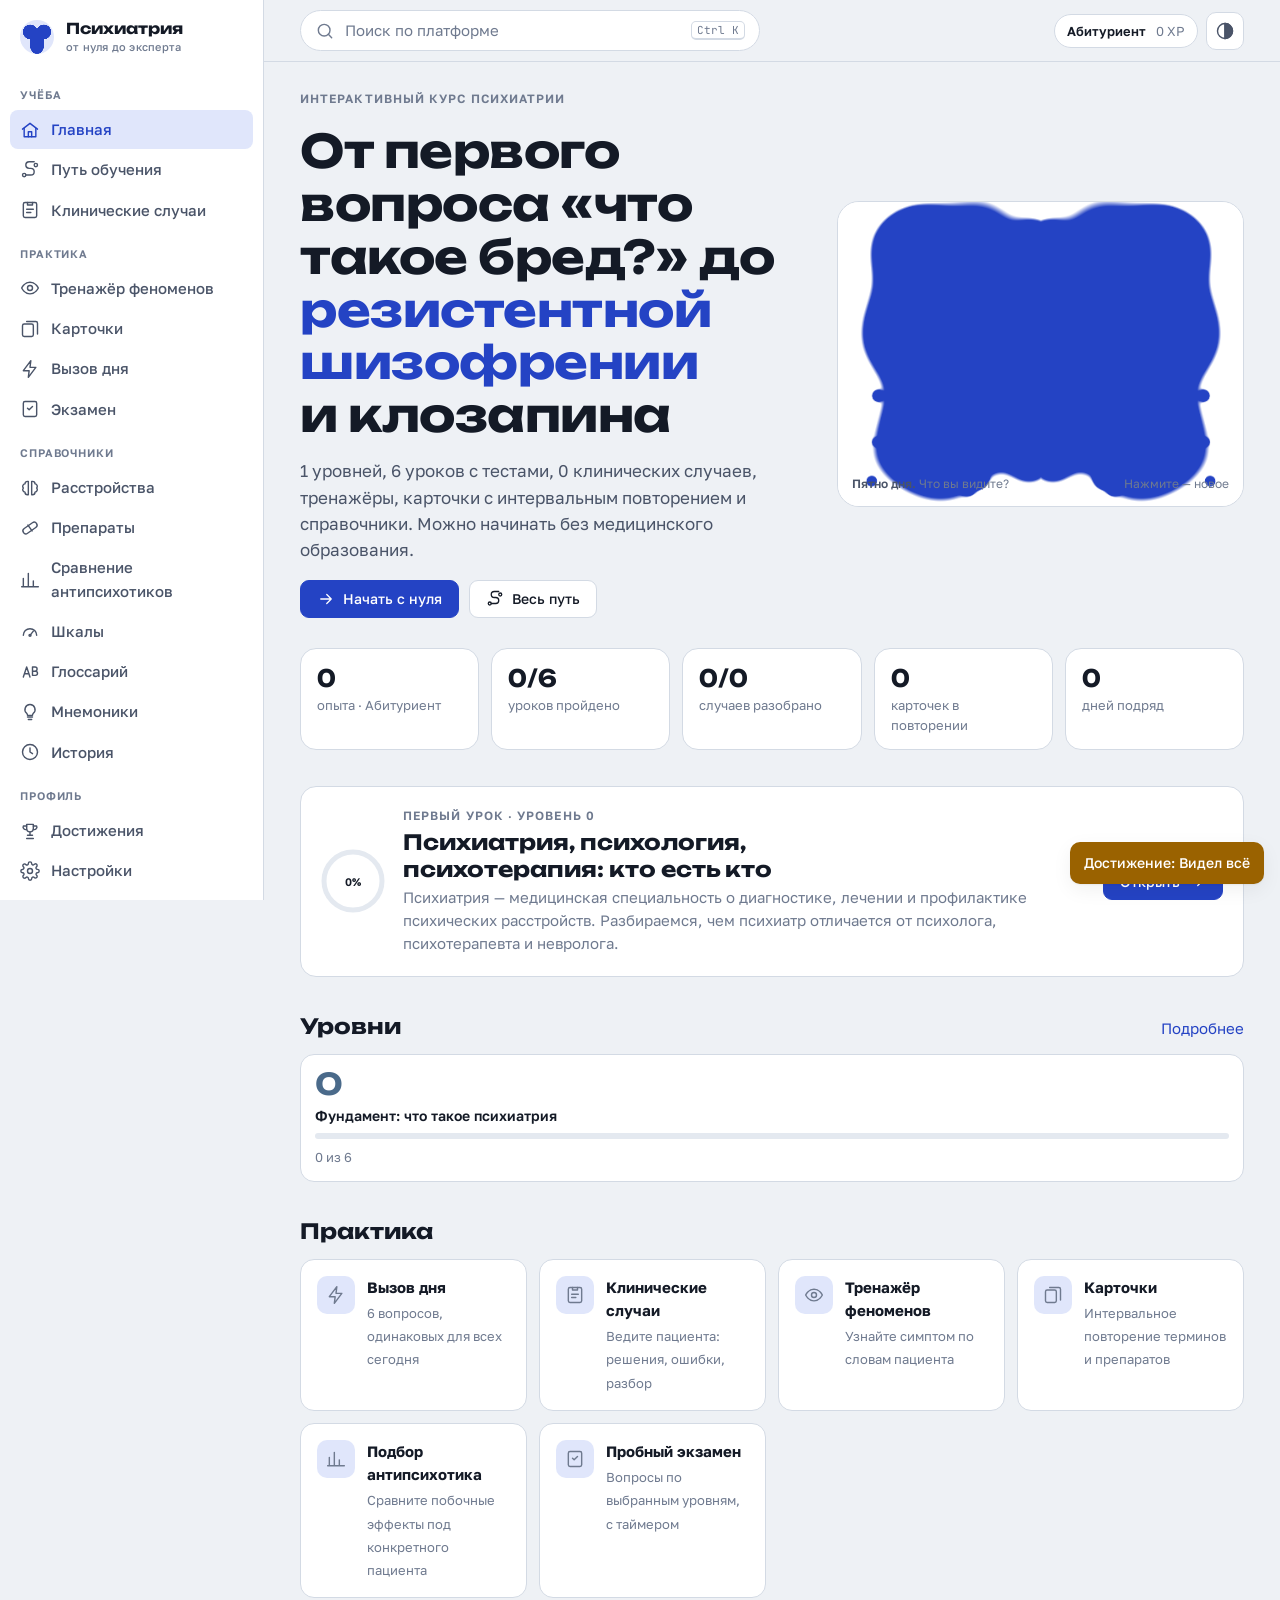
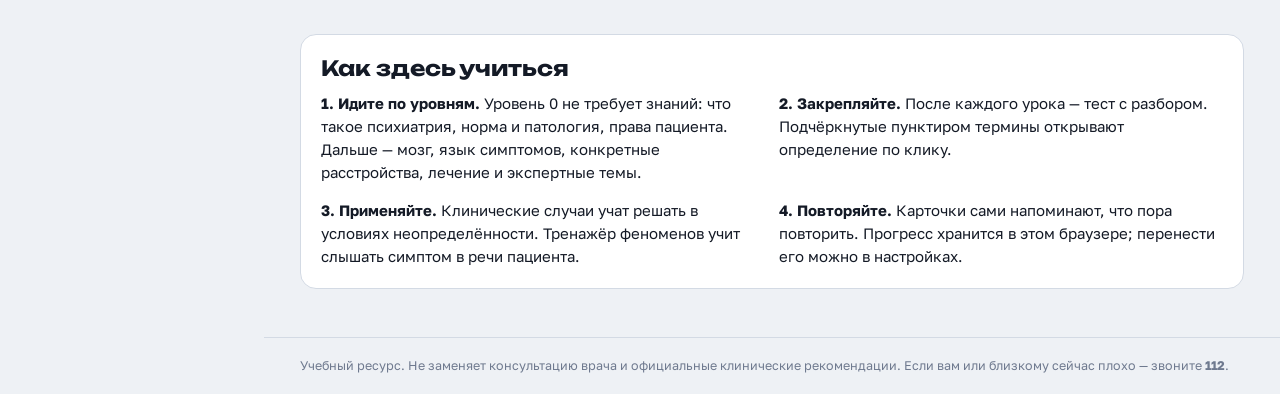
==== index.html @ 8d81d586 "Каркас платформы обучения психиатрии и уровень 0 Co-Authored-By: Claude Opus 5.5 <noreply@anthropic." ====
<!doctype html>
<html lang="ru">
<head>
<meta charset="utf-8">
<meta name="viewport" content="width=device-width, initial-scale=1, viewport-fit=cover">
<title>Психиатрия: от нуля до эксперта</title>
<meta name="description" content="Интерактивная платформа для изучения психиатрии: путь обучения из 6 уровней, клинические случаи, тренажёры, карточки, справочники препаратов и расстройств.">
<link rel="preconnect" href="https://fonts.googleapis.com">
<link rel="preconnect" href="https://fonts.gstatic.com" crossorigin>
<link rel="stylesheet" href="https://fonts.googleapis.com/css2?family=Golos+Text:wght@400;500;600;700&family=Literata:ital,opsz,wght@0,7..72,400;0,7..72,600;1,7..72,400&family=Unbounded:wght@500;700&family=JetBrains+Mono:wght@400;600&display=swap">
<link rel="stylesheet" href="assets/css/main.css">
</head>
<body>
<!--APP-START-->
<div class="app" id="app">
  <aside class="sidebar" id="sidebar" aria-label="Навигация">
    <a class="brand" href="#/">
      <span class="brand-mark" aria-hidden="true"></span>
      <span class="brand-text">Психиатрия<small>от нуля до эксперта</small></span>
    </a>
    <nav class="nav" id="nav"></nav>
  </aside>
  <div class="main">
    <header class="topbar">
      <button class="icon-btn menu-btn" id="menuBtn" aria-label="Открыть меню" type="button"></button>
      <button class="search-trigger" id="searchBtn" type="button">
        <span class="search-ico" aria-hidden="true"></span>
        <span>Поиск по платформе</span>
        <kbd>Ctrl K</kbd>
      </button>
      <div class="topbar-right">
        <a class="xp-chip" id="xpChip" href="#/achievements" title="Ваш ранг и опыт"></a>
        <button class="icon-btn" id="themeBtn" type="button" aria-label="Сменить тему"></button>
      </div>
    </header>
    <main class="view" id="view" tabindex="-1"></main>
    <footer class="foot">
      Учебный ресурс. Не заменяет консультацию врача и официальные клинические рекомендации.
      Если вам или близкому сейчас плохо — звоните <b>112</b>.
    </footer>
  </div>
</div>
<div class="scrim" id="scrim" hidden></div>
<div class="modal" id="searchModal" hidden role="dialog" aria-modal="true" aria-label="Поиск">
  <div class="modal-box search-box">
    <input id="searchInput" type="search" placeholder="Термин, препарат, расстройство, урок…" autocomplete="off">
    <div id="searchResults" class="search-results"></div>
  </div>
</div>
<div class="popover" id="termPop" hidden role="tooltip"></div>
<div class="toasts" id="toasts" aria-live="polite"></div>
<!--APP-END-->

<!--SCRIPTS-START-->
<script src="assets/js/core.js"></script>
<script src="data/curriculum-0.js"></script>
<script src="data/curriculum-1.js"></script>
<script src="data/curriculum-2.js"></script>
<script src="data/curriculum-3a.js"></script>
<script src="data/curriculum-3b.js"></script>
<script src="data/curriculum-4.js"></script>
<script src="data/curriculum-5.js"></script>
<script src="data/glossary.js"></script>
<script src="data/drugs.js"></script>
<script src="data/disorders.js"></script>
<script src="data/cases.js"></script>
<script src="data/symptoms.js"></script>
<script src="data/scales.js"></script>
<script src="data/timeline.js"></script>
<script src="data/mnemonics.js"></script>
<script src="assets/js/store.js"></script>
<script src="assets/js/ui.js"></script>
<script src="assets/js/views/home.js"></script>
<script src="assets/js/views/learn.js"></script>
<script src="assets/js/views/cases.js"></script>
<script src="assets/js/views/practice.js"></script>
<script src="assets/js/views/reference.js"></script>
<script src="assets/js/views/pharm.js"></script>
<script src="assets/js/views/profile.js"></script>
<script src="assets/js/app.js"></script>
<!--SCRIPTS-END-->
</body>
</html>
---- assets/css/main.css ----
/* Layout: фиксированная колонка навигации слева + рабочая область; текст уроков — колонка ~68 знаков.
   Палитра: прохладная «больничная бумага» и метиленовый синий — краситель, с которого началась
   химия фенотиазинов и, в итоге, хлорпромазин. */
:root {
  --bg: #eef1f5;
  --surface: #ffffff;
  --surface-2: #e4e9f0;
  --ink: #141a26;
  --ink-2: #4a5468;
  --ink-3: #6f7a8f;
  --line: #d3dae4;
  --accent: #2443c4;
  --accent-ink: #ffffff;
  --accent-soft: #e0e6fb;
  --ok: #18794e;
  --ok-soft: #dcf1e6;
  --warn: #9a6200;
  --warn-soft: #fbefd6;
  --bad: #b8322f;
  --bad-soft: #f9e0df;
  --lv0: #4a6a8a;
  --lv1: #2e7d74;
  --lv2: #6b4fb3;
  --lv3: #b0472f;
  --lv4: #2443c4;
  --lv5: #1c2233;
  --shadow: 0 1px 2px rgba(20, 26, 38, .06), 0 6px 20px rgba(20, 26, 38, .06);

  --f-display: 'Unbounded', 'Golos Text', system-ui, sans-serif;
  --f-ui: 'Golos Text', system-ui, -apple-system, 'Segoe UI', Roboto, sans-serif;
  --f-read: 'Literata', 'PT Serif', Georgia, 'Times New Roman', serif;
  --f-mono: 'JetBrains Mono', ui-monospace, 'SFMono-Regular', Menlo, Consolas, monospace;

  --r: 10px;
  --r-lg: 16px;
  --side: 264px;
}
@media (prefers-color-scheme: dark) {
  :root:not([data-theme="light"]) {
    --bg: #0d121d;
    --surface: #151c2a;
    --surface-2: #1d2637;
    --ink: #e5e9f1;
    --ink-2: #a3adc0;
    --ink-3: #7c879c;
    --line: #283246;
    --accent: #8ea2ff;
    --accent-ink: #0d121d;
    --accent-soft: #1f2a50;
    --ok: #5cc995;
    --ok-soft: #12301f;
    --warn: #e7b456;
    --warn-soft: #33270f;
    --bad: #f08380;
    --bad-soft: #3a1b1d;
    --lv0: #8fb0d0;
    --lv1: #6cc7bb;
    --lv2: #b29cf0;
    --lv3: #f09a82;
    --lv4: #8ea2ff;
    --lv5: #d9deea;
    --shadow: 0 1px 2px rgba(0, 0, 0, .3), 0 8px 24px rgba(0, 0, 0, .25);
    color-scheme: dark;
  }
}
:root[data-theme="dark"] {
  --bg: #0d121d;
  --surface: #151c2a;
  --surface-2: #1d2637;
  --ink: #e5e9f1;
  --ink-2: #a3adc0;
  --ink-3: #7c879c;
  --line: #283246;
  --accent: #8ea2ff;
  --accent-ink: #0d121d;
  --accent-soft: #1f2a50;
  --ok: #5cc995;
  --ok-soft: #12301f;
  --warn: #e7b456;
  --warn-soft: #33270f;
  --bad: #f08380;
  --bad-soft: #3a1b1d;
  --lv0: #8fb0d0;
  --lv1: #6cc7bb;
  --lv2: #b29cf0;
  --lv3: #f09a82;
  --lv4: #8ea2ff;
  --lv5: #d9deea;
  --shadow: 0 1px 2px rgba(0, 0, 0, .3), 0 8px 24px rgba(0, 0, 0, .25);
  color-scheme: dark;
}

* { box-sizing: border-box; }
html { -webkit-text-size-adjust: 100%; }
body {
  margin: 0;
  background: var(--bg);
  color: var(--ink);
  font: 15px/1.55 var(--f-ui);
  overflow-x: hidden;
}
a { color: var(--accent); text-decoration: none; }
a:hover { text-decoration: underline; }
img { max-width: 100%; }
[hidden] { display: none !important; }
:focus-visible { outline: 2px solid var(--accent); outline-offset: 2px; border-radius: 4px; }
h1, h2, h3, h4 { text-wrap: balance; line-height: 1.2; margin: 0; }
h1 { font: 700 clamp(24px, 3.4vw, 34px)/1.15 var(--f-display); letter-spacing: -.01em; }
h2 { font: 700 21px/1.25 var(--f-display); }
h3 { font-size: 17px; font-weight: 600; }
p { margin: 0; }
kbd { font: 11px var(--f-mono); border: 1px solid var(--line); border-bottom-width: 2px; border-radius: 5px; padding: 1px 5px; color: var(--ink-3); background: var(--surface); }
code, .mono { font-family: var(--f-mono); font-size: .9em; }

/* ---------- Каркас ---------- */
.app { display: flex; min-height: 100vh; }
.sidebar {
  position: fixed; inset: 0 auto 0 0; width: var(--side);
  background: var(--surface); border-right: 1px solid var(--line);
  display: flex; flex-direction: column; z-index: 40;
  padding-top: env(safe-area-inset-top, 0px);
  overflow-y: auto;
}
.brand { display: flex; gap: 12px; align-items: center; padding: 20px 20px 14px; color: var(--ink); }
.brand:hover { text-decoration: none; }
.brand-mark {
  width: 34px; height: 34px; border-radius: 50%; flex: none;
  background:
    radial-gradient(circle at 30% 35%, var(--accent) 0 22%, transparent 23%),
    radial-gradient(circle at 70% 35%, var(--accent) 0 22%, transparent 23%),
    radial-gradient(ellipse at 50% 70%, var(--accent) 0 30%, transparent 31%),
    var(--accent-soft);
}
.brand-text { font: 700 15px/1.1 var(--f-display); display: flex; flex-direction: column; gap: 3px; }
.brand-text small { font: 500 11px var(--f-ui); color: var(--ink-3); letter-spacing: .02em; }
.nav { padding: 4px 10px 24px; display: flex; flex-direction: column; gap: 1px; }
.nav-group { font-size: 11px; text-transform: uppercase; letter-spacing: .08em; color: var(--ink-3); padding: 14px 10px 6px; font-weight: 600; }
.nav-link { display: flex; align-items: center; gap: 11px; padding: 8px 10px; border-radius: 8px; color: var(--ink-2); font-weight: 500; }
.nav-link:hover { background: var(--surface-2); color: var(--ink); text-decoration: none; }
.nav-link.active { background: var(--accent-soft); color: var(--accent); }
.nav-link svg { flex: none; }

.main { flex: 1; margin-left: var(--side); min-width: 0; display: flex; flex-direction: column; }
.topbar {
  position: sticky; top: env(safe-area-inset-top, 0px); z-index: 30;
  display: flex; align-items: center; gap: 12px;
  padding: 10px clamp(16px, 3vw, 36px);
  background: color-mix(in srgb, var(--bg) 88%, transparent);
  backdrop-filter: blur(10px); -webkit-backdrop-filter: blur(10px);
  border-bottom: 1px solid var(--line);
}
.search-trigger {
  flex: 1; max-width: 460px; display: flex; align-items: center; gap: 10px;
  background: var(--surface); border: 1px solid var(--line); border-radius: 999px;
  padding: 8px 14px; color: var(--ink-3); font: inherit; cursor: pointer; text-align: left;
}
.search-trigger span:nth-child(2) { flex: 1; overflow: hidden; text-overflow: ellipsis; white-space: nowrap; }
.search-trigger:hover { border-color: var(--ink-3); }
.search-ico { display: inline-flex; }
.topbar-right { margin-left: auto; display: flex; gap: 8px; align-items: center; }
.xp-chip {
  display: flex; align-items: center; gap: 10px; padding: 6px 12px; border-radius: 999px;
  background: var(--surface); border: 1px solid var(--line); color: var(--ink); font-size: 13px; white-space: nowrap;
}
.xp-chip:hover { text-decoration: none; border-color: var(--accent); }
.chip-rank { font-weight: 600; }
.chip-xp { color: var(--ink-3); font-variant-numeric: tabular-nums; }
.chip-streak { display: inline-flex; align-items: center; gap: 3px; color: var(--warn); font-weight: 600; }
.chip-streak svg { width: 15px; height: 15px; }
.icon-btn {
  width: 38px; height: 38px; display: inline-grid; place-items: center; flex: none;
  border: 1px solid var(--line); border-radius: 10px; background: var(--surface); color: var(--ink-2); cursor: pointer;
}
.icon-btn:hover { color: var(--ink); border-color: var(--ink-3); }
.menu-btn { display: none; }

.view { padding: 28px clamp(16px, 3vw, 36px) 48px; width: 100%; max-width: 1180px; outline: none; flex: 1; }
.foot { padding: 18px clamp(16px, 3vw, 36px) calc(18px + env(safe-area-inset-bottom, 0px)); font-size: 12.5px; color: var(--ink-3); border-top: 1px solid var(--line); }
.scrim { position: fixed; inset: 0; background: rgba(8, 12, 20, .45); z-index: 35; }

@media (max-width: 960px) {
  .sidebar { transform: translateX(-100%); transition: transform .22s ease; box-shadow: var(--shadow); }
  body.menu-open .sidebar { transform: none; }
  .main { margin-left: 0; }
  .menu-btn { display: inline-grid; }
  .chip-rank { display: none; }
}
@media (max-width: 560px) {
  .search-trigger kbd { display: none; }
  .search-trigger span:nth-child(2) { font-size: 13px; }
  .xp-chip { padding: 6px 10px; }
}

/* ---------- Общие элементы ---------- */
.page-head { display: flex; flex-direction: column; gap: 8px; margin-bottom: 24px; max-width: 760px; }
.page-head p { color: var(--ink-2); font-size: 16px; }
.eyebrow { font-size: 12px; text-transform: uppercase; letter-spacing: .09em; font-weight: 600; color: var(--ink-3); }
.crumbs { display: flex; flex-wrap: wrap; gap: 6px; align-items: center; font-size: 13px; color: var(--ink-3); margin-bottom: 14px; }
.crumbs a { color: var(--ink-2); }
.section { margin-top: 36px; }
.section-head { display: flex; align-items: baseline; justify-content: space-between; gap: 12px; margin-bottom: 14px; flex-wrap: wrap; }
.muted { color: var(--ink-3); }
.small { font-size: 13px; }

.btn {
  display: inline-flex; align-items: center; justify-content: center; gap: 8px;
  padding: 9px 16px; border-radius: 9px; border: 1px solid var(--line);
  background: var(--surface); color: var(--ink); font: 500 14px var(--f-ui); cursor: pointer;
  text-decoration: none; white-space: nowrap;
}
.btn:hover { border-color: var(--ink-3); text-decoration: none; }
.btn:disabled { opacity: .5; cursor: not-allowed; }
.btn-primary { background: var(--accent); border-color: var(--accent); color: var(--accent-ink); }
.btn-primary:hover { border-color: var(--accent); filter: brightness(1.08); }
.btn-danger { color: var(--bad); border-color: var(--bad); }
.btn-ghost { background: transparent; border-color: transparent; color: var(--ink-2); }
.btn-ghost:hover { background: var(--surface-2); border-color: transparent; }
.btn svg { width: 18px; height: 18px; }
.row { display: flex; flex-wrap: wrap; gap: 10px; align-items: center; }

.card {
  background: var(--surface); border: 1px solid var(--line); border-radius: var(--r-lg); padding: 20px;
  min-width: 0;
}
a.card { color: inherit; display: block; transition: border-color .15s, transform .15s; }
a.card:hover { text-decoration: none; border-color: var(--accent); }
.grid { display: grid; gap: 14px; grid-template-columns: repeat(auto-fill, minmax(260px, 1fr)); }
.grid-2 { display: grid; gap: 14px; grid-template-columns: repeat(auto-fit, minmax(min(100%, 380px), 1fr)); }
.tag {
  display: inline-flex; align-items: center; gap: 4px; padding: 2px 9px; border-radius: 999px; font-size: 12px; font-weight: 500;
  background: var(--surface-2); color: var(--ink-2); white-space: nowrap;
}
.tag-accent { background: var(--accent-soft); color: var(--accent); }
.tag-ok { background: var(--ok-soft); color: var(--ok); }
.tag-warn { background: var(--warn-soft); color: var(--warn); }
.tag-bad { background: var(--bad-soft); color: var(--bad); }
.tags { display: flex; flex-wrap: wrap; gap: 6px; }
.code { font: 600 12px var(--f-mono); padding: 2px 7px; border-radius: 6px; background: var(--surface-2); color: var(--ink-2); }

.bar { height: 6px; border-radius: 99px; background: var(--surface-2); overflow: hidden; }
.bar span { display: block; height: 100%; background: var(--accent); border-radius: 99px; transition: width .4s ease; }
.ring .ring-bg { fill: none; stroke: var(--surface-2); stroke-width: 5; }
.ring .ring-fg { fill: none; stroke: var(--accent); stroke-width: 5; stroke-linecap: round; transition: stroke-dashoffset .5s; }
.ring text { font: 600 11px var(--f-ui); fill: var(--ink); font-variant-numeric: tabular-nums; }

.input, select.input, textarea.input {
  width: 100%; padding: 10px 12px; border-radius: 9px; border: 1px solid var(--line);
  background: var(--surface); color: var(--ink); font: 15px var(--f-ui);
}
textarea.input { font-family: var(--f-mono); font-size: 12px; min-height: 160px; }
.toolbar { display: flex; flex-wrap: wrap; gap: 10px; align-items: center; margin-bottom: 18px; }
.toolbar .input { flex: 1; min-width: 200px; max-width: 420px; }
.seg { display: inline-flex; flex-wrap: wrap; gap: 4px; padding: 4px; background: var(--surface-2); border-radius: 10px; }
.seg button { border: 0; background: transparent; padding: 6px 12px; border-radius: 7px; font: 500 13px var(--f-ui); color: var(--ink-2); cursor: pointer; }
.seg button.on { background: var(--surface); color: var(--ink); box-shadow: var(--shadow); }

.empty { text-align: center; padding: 60px 20px; display: flex; flex-direction: column; gap: 14px; align-items: center; }
.empty p { color: var(--ink-2); max-width: 46ch; }

.table-wrap { overflow-x: auto; border: 1px solid var(--line); border-radius: var(--r); background: var(--surface); }
table { border-collapse: collapse; width: 100%; font-size: 14px; }
th, td { padding: 9px 12px; text-align: left; border-bottom: 1px solid var(--line); vertical-align: top; }
th { font-size: 12px; text-transform: uppercase; letter-spacing: .05em; color: var(--ink-3); font-weight: 600; background: var(--surface-2); }
tr:last-child td { border-bottom: 0; }

/* ---------- Тосты, поповеры, модалки ---------- */
.toasts { position: fixed; right: 16px; bottom: calc(16px + env(safe-area-inset-bottom, 0px)); display: flex; flex-direction: column; gap: 8px; z-index: 80; pointer-events: none; }
.toast { background: var(--ink); color: var(--bg); padding: 10px 14px; border-radius: 10px; font-size: 14px; font-weight: 500; box-shadow: var(--shadow); animation: toastIn .25s ease; transition: opacity .4s, transform .4s; }
.toast-ach { background: var(--warn); color: var(--surface); }
.toast-rank { background: var(--accent); color: var(--accent-ink); }
.toast.out { opacity: 0; transform: translateY(6px); }
@keyframes toastIn { from { opacity: 0; transform: translateY(8px); } }

.popover { position: absolute; z-index: 70; background: var(--surface); border: 1px solid var(--line); border-radius: 12px; padding: 14px 16px; box-shadow: var(--shadow); font-size: 14px; }
.pop-term { font-weight: 700; margin-bottom: 4px; }
.pop-def { color: var(--ink-2); }
.pop-link { display: inline-block; margin-top: 8px; font-size: 13px; }

.modal { position: fixed; inset: 0; z-index: 60; display: flex; justify-content: center; align-items: flex-start; padding: calc(10vh + env(safe-area-inset-top, 0px)) 16px 16px; pointer-events: none; }
.modal-box { pointer-events: auto; width: 100%; max-width: 620px; background: var(--surface); border: 1px solid var(--line); border-radius: 16px; box-shadow: var(--shadow); overflow: hidden; }
.search-box input { width: 100%; border: 0; border-bottom: 1px solid var(--line); padding: 16px 18px; font: 17px var(--f-ui); background: transparent; color: var(--ink); outline: none; }
.search-results { max-height: 60vh; overflow-y: auto; padding: 6px; }
.search-hit { display: grid; grid-template-columns: 96px 1fr; gap: 2px 12px; padding: 9px 12px; border-radius: 9px; color: var(--ink); }
.search-hit:hover, .search-hit:focus { background: var(--surface-2); text-decoration: none; }
.hit-kind { grid-row: span 2; font-size: 11px; text-transform: uppercase; letter-spacing: .06em; color: var(--ink-3); padding-top: 3px; }
.hit-title { font-weight: 600; }
.hit-sub { font-size: 13px; color: var(--ink-3); overflow: hidden; text-overflow: ellipsis; white-space: nowrap; }
.search-empty { padding: 18px; color: var(--ink-3); font-size: 14px; }

.confirm-inline { display: inline-flex; flex-wrap: wrap; gap: 8px; align-items: center; padding: 8px 12px; border-radius: 10px; background: var(--bad-soft); }

/* ---------- Главная ---------- */
.hero { display: grid; grid-template-columns: minmax(0, 1.25fr) minmax(0, 1fr); gap: 28px; align-items: center; margin-bottom: 30px; }
.hero h1 { font-size: clamp(28px, 4.4vw, 46px); }
.hero h1 em { font-style: normal; color: var(--accent); }
.hero-text { display: flex; flex-direction: column; gap: 16px; }
.hero-text p { font-size: 17px; color: var(--ink-2); max-width: 52ch; }
.blot-wrap { position: relative; background: var(--surface); border: 1px solid var(--line); border-radius: 22px; overflow: hidden; aspect-ratio: 4 / 3; max-width: 100%; }
.blot-wrap canvas { width: 100%; height: 100%; display: block; cursor: pointer; }
.blot-caption { position: absolute; left: 14px; right: 14px; bottom: 12px; display: flex; justify-content: space-between; gap: 8px; font-size: 12px; color: var(--ink-3); pointer-events: none; }
.blot-caption b { color: var(--ink-2); font-weight: 600; }
@media (max-width: 820px) { .hero { grid-template-columns: 1fr; } .blot-wrap { aspect-ratio: 16 / 9; } }

.stats { display: grid; grid-template-columns: repeat(auto-fit, minmax(150px, 1fr)); gap: 12px; }
.stat { background: var(--surface); border: 1px solid var(--line); border-radius: var(--r-lg); padding: 14px 16px; display: flex; flex-direction: column; gap: 2px; }
.stat b { font: 700 24px var(--f-display); font-variant-numeric: tabular-nums; }
.stat span { font-size: 13px; color: var(--ink-3); }

.continue { display: flex; gap: 18px; align-items: center; flex-wrap: wrap; }
.continue-body { flex: 1; min-width: 220px; display: flex; flex-direction: column; gap: 4px; }

.levels-strip { display: grid; grid-template-columns: repeat(auto-fit, minmax(170px, 1fr)); gap: 10px; }
.lv-tile { --c: var(--accent); border: 1px solid var(--line); border-radius: 14px; padding: 14px; background: var(--surface); color: var(--ink); display: flex; flex-direction: column; gap: 8px; }
.lv-tile:hover { border-color: var(--c); text-decoration: none; }
.lv-num { font: 700 30px/1 var(--f-display); color: var(--c); }
.lv-title { font-weight: 600; font-size: 14px; line-height: 1.3; }
.lv-tile .bar span { background: var(--c); }

.tools { display: grid; grid-template-columns: repeat(auto-fill, minmax(220px, 1fr)); gap: 12px; }
.tool { display: flex; gap: 12px; align-items: flex-start; padding: 16px; border-radius: 14px; border: 1px solid var(--line); background: var(--surface); color: var(--ink); }
.tool:hover { border-color: var(--accent); text-decoration: none; }
.tool-ico { width: 38px; height: 38px; border-radius: 10px; background: var(--accent-soft); color: var(--accent); display: grid; place-items: center; flex: none; }
.tool b { display: block; margin-bottom: 2px; }
.tool span { font-size: 13px; color: var(--ink-3); }

/* ---------- Путь обучения ---------- */
.level { --c: var(--accent); display: grid; grid-template-columns: 74px minmax(0, 1fr); gap: 0 18px; margin-bottom: 18px; }
.level-rail { display: flex; flex-direction: column; align-items: center; }
.level-badge { width: 64px; height: 64px; border-radius: 18px; display: grid; place-items: center; font: 700 28px var(--f-display); color: var(--surface); background: var(--c); }
.level-line { flex: 1; width: 2px; background: var(--line); margin-top: 8px; }
.level:last-child .level-line { display: none; }
.level-body { padding-bottom: 12px; min-width: 0; }
.level-head { display: flex; justify-content: space-between; gap: 12px; align-items: flex-start; flex-wrap: wrap; margin-bottom: 4px; }
.level-head h2 { font-size: 20px; }
.level-sub { color: var(--ink-2); margin: 4px 0 12px; max-width: 70ch; }
.level-meta { display: flex; gap: 10px; align-items: center; font-size: 13px; color: var(--ink-3); }
.level-meta .bar { width: 120px; }
.level-meta .bar span { background: var(--c); }
.lessons { display: grid; gap: 8px; grid-template-columns: repeat(auto-fill, minmax(min(100%, 300px), 1fr)); }
.lesson-link { display: flex; gap: 12px; align-items: flex-start; padding: 12px 14px; border-radius: 12px; border: 1px solid var(--line); background: var(--surface); color: var(--ink); }
.lesson-link:hover { border-color: var(--c); text-decoration: none; }
.lesson-n { font: 600 12px var(--f-mono); color: var(--ink-3); padding-top: 2px; min-width: 30px; }
.lesson-link .ll-body { flex: 1; min-width: 0; }
.lesson-link b { display: block; font-weight: 600; line-height: 1.3; }
.lesson-link small { color: var(--ink-3); font-size: 12.5px; }
.lesson-state { flex: none; width: 22px; height: 22px; border-radius: 50%; border: 2px solid var(--line); display: grid; place-items: center; }
.lesson-state.done { background: var(--ok); border-color: var(--ok); color: var(--surface); }
.lesson-state svg { width: 14px; height: 14px; stroke-width: 3; }
@media (max-width: 560px) {
  .level { grid-template-columns: 1fr; }
  .level-rail { flex-direction: row; gap: 12px; margin-bottom: 10px; }
  .level-badge { width: 44px; height: 44px; font-size: 20px; border-radius: 12px; }
  .level-line { display: none; }
}

/* ---------- Урок ---------- */
.lesson-layout { display: grid; grid-template-columns: minmax(0, 1fr) 260px; gap: 40px; align-items: start; }
.lesson-aside { position: sticky; top: 84px; display: flex; flex-direction: column; gap: 14px; }
.lesson-aside .card { padding: 16px; }
.toc a { display: block; padding: 4px 0; color: var(--ink-2); font-size: 13.5px; }
.toc a:hover { color: var(--accent); }
@media (max-width: 1100px) { .lesson-layout { grid-template-columns: 1fr; } .lesson-aside { position: static; } .toc-card { display: none; } }
.lesson-head { margin-bottom: 26px; display: flex; flex-direction: column; gap: 10px; max-width: 68ch; }
.lesson-head .lead { font: 400 18px/1.55 var(--f-read); color: var(--ink-2); }
.prose { font: 400 17px/1.72 var(--f-read); max-width: 68ch; }
.prose > * + * { margin-top: 1em; }
.prose h3 { font: 700 19px/1.3 var(--f-display); margin-top: 1.8em; scroll-margin-top: 80px; }
.prose h4 { font: 600 16px var(--f-ui); margin-top: 1.4em; }
.prose ul, .prose ol { padding-left: 1.3em; }
.prose li + li { margin-top: .35em; }
.prose b, .prose strong { font-weight: 600; }
.prose table { font: 14px/1.45 var(--f-ui); }
.prose .table-wrap { margin-block: 1.2em; }
.t { border-bottom: 1.5px dotted var(--accent); cursor: help; }
.t:hover { color: var(--accent); }
.t-missing { border-bottom: 0; cursor: auto; }
.callout { font: 15px/1.6 var(--f-ui); border-radius: 12px; padding: 14px 16px 14px 18px; background: var(--surface); border: 1px solid var(--line); position: relative; }
.callout::before { content: attr(data-label); display: block; font-size: 11px; font-weight: 700; letter-spacing: .08em; text-transform: uppercase; margin-bottom: 4px; }
.callout.pearl { background: var(--accent-soft); border-color: transparent; }
.callout.pearl::before { content: 'Клиническая жемчужина'; color: var(--accent); }
.callout.warn { background: var(--warn-soft); border-color: transparent; }
.callout.warn::before { content: 'Осторожно'; color: var(--warn); }
.callout.mnemo { background: var(--ok-soft); border-color: transparent; }
.callout.mnemo::before { content: 'Мнемоника'; color: var(--ok); }
.callout.myth { background: var(--bad-soft); border-color: transparent; }
.callout.myth::before { content: 'Миф и факт'; color: var(--bad); }
.callout.quote { font-family: var(--f-read); font-style: italic; }
.callout.quote::before { content: 'Из истории'; font-style: normal; font-family: var(--f-ui); color: var(--ink-3); }
.keypoints { margin-top: 36px; max-width: 68ch; }
.keypoints ul { margin: 10px 0 0; padding: 0; list-style: none; display: grid; gap: 8px; }
.keypoints li { display: flex; gap: 10px; align-items: flex-start; }
.keypoints li::before { content: ''; flex: none; width: 8px; height: 8px; border-radius: 2px; background: var(--accent); margin-top: 8px; transform: rotate(45deg); }
.lesson-nav { display: flex; justify-content: space-between; gap: 12px; margin-top: 40px; flex-wrap: wrap; max-width: 68ch; }

/* ---------- Тест ---------- */
.quiz { margin-top: 40px; max-width: 68ch; display: flex; flex-direction: column; gap: 16px; }
.q { background: var(--surface); border: 1px solid var(--line); border-radius: var(--r-lg); padding: 18px 18px 16px; display: flex; flex-direction: column; gap: 12px; }
.q-num { font: 600 12px var(--f-mono); color: var(--ink-3); }
.q-text { font-weight: 600; font-size: 16px; line-height: 1.45; }
.q-hint { font-size: 13px; color: var(--ink-3); margin-top: -6px; }
.q-opts { display: flex; flex-direction: column; gap: 8px; }
.opt {
  display: flex; gap: 12px; align-items: flex-start; text-align: left; width: 100%;
  padding: 11px 13px; border-radius: 10px; border: 1px solid var(--line); background: var(--bg);
  color: var(--ink); font: 15px/1.45 var(--f-ui); cursor: pointer;
}
.opt:hover:not(:disabled) { border-color: var(--accent); }
.opt:disabled { cursor: default; }
.opt-mark { flex: none; width: 18px; height: 18px; border-radius: 50%; border: 2px solid var(--line); margin-top: 1px; }
.opt.is-chosen { border-color: var(--accent); }
.opt.is-chosen .opt-mark { border-color: var(--accent); background: var(--accent); box-shadow: inset 0 0 0 3px var(--bg); }
.opt.is-correct { border-color: var(--ok); background: var(--ok-soft); }
.opt.is-correct .opt-mark { border-color: var(--ok); background: var(--ok); box-shadow: inset 0 0 0 3px var(--ok-soft); }
.opt.is-wrong { border-color: var(--bad); background: var(--bad-soft); }
.opt.is-wrong .opt-mark { border-color: var(--bad); background: var(--bad); box-shadow: inset 0 0 0 3px var(--bad-soft); }
.q-explain { font-size: 14.5px; padding: 12px 14px; border-radius: 10px; }
.q-explain.ok { background: var(--ok-soft); }
.q-explain.ok b { color: var(--ok); }
.q-explain.bad { background: var(--bad-soft); }
.q-explain.bad b { color: var(--bad); }
.q-submit { align-self: flex-start; }
.result { display: flex; gap: 18px; align-items: center; flex-wrap: wrap; }
.result-body { flex: 1; min-width: 200px; display: flex; flex-direction: column; gap: 6px; }

/* ---------- Клинические случаи ---------- */
.case-card { display: flex; flex-direction: column; gap: 10px; }
.case-card h3 { font-size: 16.5px; }
.case-card p { color: var(--ink-2); font-size: 14px; }
.case-foot { display: flex; justify-content: space-between; align-items: center; gap: 8px; margin-top: auto; flex-wrap: wrap; }
.dots { display: inline-flex; gap: 3px; }
.dots i { width: 7px; height: 7px; border-radius: 50%; background: var(--line); }
.dots i.on { background: var(--bad); }
.chart { max-width: 760px; display: flex; flex-direction: column; gap: 16px; }
.patient { display: flex; gap: 16px; align-items: center; flex-wrap: wrap; }
.avatar { width: 56px; height: 56px; border-radius: 16px; display: grid; place-items: center; background: var(--accent-soft); color: var(--accent); font: 700 20px var(--f-display); flex: none; }
.patient-meta { display: flex; flex-direction: column; gap: 2px; }
.stage { border-left: 3px solid var(--line); padding: 4px 0 4px 18px; display: flex; flex-direction: column; gap: 12px; }
.stage.current { border-left-color: var(--accent); }
.stage-label { font: 600 11px var(--f-ui); letter-spacing: .08em; text-transform: uppercase; color: var(--ink-3); }
.stage-text { font: 16px/1.65 var(--f-read); }
.stage-text > * + * { margin-top: .7em; }
.stage-text ul { padding-left: 1.2em; margin: .4em 0 0; }
.vitals { display: flex; flex-wrap: wrap; gap: 6px; }
.vitals span { font: 12.5px var(--f-mono); background: var(--surface-2); border-radius: 6px; padding: 3px 8px; }
.choice-fb { font-size: 14.5px; padding: 12px 14px; border-radius: 10px; }
.choice-fb.good { background: var(--ok-soft); }
.choice-fb.mid { background: var(--warn-soft); }
.choice-fb.poor { background: var(--bad-soft); }
.choice-fb b { display: block; margin-bottom: 2px; }
.debrief { background: var(--surface); border: 1px solid var(--line); border-radius: var(--r-lg); padding: 20px; display: flex; flex-direction: column; gap: 12px; }
.debrief .prose { font-size: 16px; }

/* ---------- Тренажёр феноменов ---------- */
.trainer { max-width: 720px; display: flex; flex-direction: column; gap: 16px; }
.quote-card { background: var(--surface); border: 1px solid var(--line); border-radius: var(--r-lg); padding: 24px; }
.quote-card blockquote { margin: 0; font: italic 400 20px/1.55 var(--f-read); }
.quote-card .ctx { margin-top: 10px; font-size: 13px; color: var(--ink-3); }
.score-row { display: flex; gap: 16px; flex-wrap: wrap; font-size: 14px; color: var(--ink-2); }
.score-row b { color: var(--ink); font-variant-numeric: tabular-nums; }

/* ---------- Карточки ---------- */
.deck { display: flex; flex-direction: column; gap: 10px; }
.deck-count { display: flex; gap: 14px; font-size: 13px; color: var(--ink-3); }
.deck-count b { color: var(--ink); font-variant-numeric: tabular-nums; }
.flash-wrap { max-width: 640px; margin: 0 auto; display: flex; flex-direction: column; gap: 16px; }
.flash { perspective: 1400px; min-height: 280px; cursor: pointer; }
.flash-inner { position: relative; width: 100%; min-height: 280px; transition: transform .5s; transform-style: preserve-3d; }
.flash.flipped .flash-inner { transform: rotateY(180deg); }
.flash-face { position: absolute; inset: 0; backface-visibility: hidden; -webkit-backface-visibility: hidden; border-radius: 20px; padding: 28px; display: flex; flex-direction: column; justify-content: center; gap: 10px; background: var(--surface); border: 1px solid var(--line); overflow-y: auto; }
.flash-face.back { transform: rotateY(180deg); background: var(--accent-soft); border-color: transparent; }
.flash-face .fl-label { font-size: 11px; letter-spacing: .08em; text-transform: uppercase; color: var(--ink-3); font-weight: 600; }
.flash-face .fl-main { font: 600 22px/1.35 var(--f-display); }
.flash-face.back .fl-main { font: 17px/1.6 var(--f-read); }
.grades { display: grid; grid-template-columns: repeat(3, 1fr); gap: 8px; }
.grades .btn { flex-direction: column; gap: 0; padding: 10px; }
.grades small { font-size: 11px; color: var(--ink-3); font-weight: 400; }
@media (prefers-reduced-motion: reduce) { .flash-inner { transition: none; } }

/* ---------- Справочники ---------- */
.alpha { display: flex; flex-wrap: wrap; gap: 4px; margin-bottom: 18px; }
.alpha a { font: 600 13px var(--f-mono); width: 30px; height: 30px; display: grid; place-items: center; border-radius: 7px; color: var(--ink-2); }
.alpha a:hover { background: var(--surface-2); text-decoration: none; }
.gloss-list { display: grid; gap: 10px; grid-template-columns: repeat(auto-fill, minmax(min(100%, 340px), 1fr)); }
.gloss { background: var(--surface); border: 1px solid var(--line); border-radius: 12px; padding: 14px 16px; scroll-margin-top: 80px; }
.gloss.hl { border-color: var(--accent); box-shadow: 0 0 0 3px var(--accent-soft); }
.gloss h3 { font-size: 15.5px; display: flex; justify-content: space-between; gap: 8px; align-items: baseline; }
.gloss p { color: var(--ink-2); font-size: 14px; margin-top: 4px; }
.letter { font: 700 22px var(--f-display); color: var(--accent); margin: 26px 0 10px; scroll-margin-top: 80px; }

.drug-card { display: flex; flex-direction: column; gap: 8px; }
.drug-card h3 { font-size: 16px; }
.drug-card .en { font: 12px var(--f-mono); color: var(--ink-3); }
.drug-card p { font-size: 13.5px; color: var(--ink-2); }
.facts { display: grid; grid-template-columns: 170px minmax(0, 1fr); gap: 0; border: 1px solid var(--line); border-radius: var(--r-lg); background: var(--surface); overflow: hidden; max-width: 860px; }
.facts dt, .facts dd { margin: 0; padding: 12px 16px; border-bottom: 1px solid var(--line); }
.facts dt { font-size: 12px; text-transform: uppercase; letter-spacing: .06em; color: var(--ink-3); font-weight: 600; background: var(--surface-2); }
.facts dd { font-size: 15px; }
.facts dd ul { margin: 0; padding-left: 1.1em; }
.facts dt:last-of-type, .facts dd:last-of-type { border-bottom: 0; }
@media (max-width: 620px) { .facts { grid-template-columns: 1fr; } .facts dt { border-bottom: 0; padding-bottom: 4px; } }

.heat td.h { text-align: center; font: 600 13px var(--f-mono); }
.heat .h0 { color: var(--ink-3); }
.heat .h1 { background: var(--ok-soft); color: var(--ok); }
.heat .h2 { background: var(--warn-soft); color: var(--warn); }
.heat .h3 { background: var(--bad-soft); color: var(--bad); }
.heat th.sortable { cursor: pointer; }
.heat th.sortable:hover { color: var(--accent); }
.prio { display: grid; gap: 10px; grid-template-columns: repeat(auto-fill, minmax(200px, 1fr)); margin-bottom: 18px; }
.prio label { display: flex; flex-direction: column; gap: 6px; font-size: 13.5px; font-weight: 500; background: var(--surface); border: 1px solid var(--line); border-radius: 10px; padding: 10px 12px; }
.prio input[type="range"] { width: 100%; accent-color: var(--accent); }
.rank-list { display: flex; flex-direction: column; gap: 6px; }
.rank-item { display: grid; grid-template-columns: 28px 150px minmax(0, 1fr) 48px; gap: 10px; align-items: center; font-size: 14px; }
.rank-item .bar { height: 10px; }
.rank-item .bar span { background: var(--bad); }
.rank-item b { font-weight: 600; }
.rank-item .n { font: 12px var(--f-mono); color: var(--ink-3); text-align: right; }
@media (max-width: 560px) { .rank-item { grid-template-columns: 22px 110px minmax(0, 1fr) 40px; font-size: 13px; } }

.scale-item { padding: 14px 0; border-bottom: 1px solid var(--line); display: flex; flex-direction: column; gap: 10px; }
.scale-item:last-child { border-bottom: 0; }
.scale-q { font-weight: 500; }
.scale-q span { color: var(--ink-3); font-family: var(--f-mono); font-size: 12px; margin-right: 6px; }
.scale-opts { display: flex; flex-wrap: wrap; gap: 6px; }
.scale-opts label { cursor: pointer; }
.scale-opts input { position: absolute; opacity: 0; pointer-events: none; }
.scale-opts span { display: inline-block; padding: 7px 12px; border-radius: 8px; border: 1px solid var(--line); font-size: 13.5px; background: var(--bg); }
.scale-opts input:checked + span { background: var(--accent); color: var(--accent-ink); border-color: var(--accent); }
.scale-opts input:focus-visible + span { outline: 2px solid var(--accent); outline-offset: 2px; }
.scale-result { position: sticky; bottom: calc(12px + env(safe-area-inset-bottom, 0px)); margin-top: 16px; background: var(--surface); border: 1px solid var(--line); border-radius: 14px; padding: 14px 16px; box-shadow: var(--shadow); display: flex; gap: 16px; align-items: center; flex-wrap: wrap; }
.scale-result .big { font: 700 28px var(--f-display); font-variant-numeric: tabular-nums; }
.crisis { background: var(--bad-soft); border-radius: 12px; padding: 14px 16px; font-size: 14.5px; }
.crisis b { color: var(--bad); }

.timeline { position: relative; max-width: 820px; padding-left: 28px; }
.timeline::before { content: ''; position: absolute; left: 7px; top: 6px; bottom: 6px; width: 2px; background: var(--line); }
.tl-item { position: relative; padding: 0 0 22px; }
.tl-item::before { content: ''; position: absolute; left: -26px; top: 6px; width: 12px; height: 12px; border-radius: 50%; background: var(--surface); border: 3px solid var(--accent); }
.tl-year { font: 700 15px var(--f-mono); color: var(--accent); }
.tl-item h3 { font-size: 16px; margin: 2px 0 4px; }
.tl-item p { color: var(--ink-2); font-size: 14.5px; max-width: 70ch; }

.mn { display: flex; flex-direction: column; gap: 8px; }
.mn-key { font: 700 22px var(--f-display); color: var(--accent); letter-spacing: .04em; }
.mn ol, .mn ul { margin: 0; padding-left: 1.2em; font-size: 14px; color: var(--ink-2); }

/* ---------- Достижения / профиль ---------- */
.ach { display: flex; gap: 12px; align-items: flex-start; opacity: .55; }
.ach.got { opacity: 1; }
.ach-ico { width: 40px; height: 40px; flex: none; border-radius: 12px; display: grid; place-items: center; background: var(--surface-2); color: var(--ink-3); }
.ach.got .ach-ico { background: var(--warn-soft); color: var(--warn); }
.ach b { display: block; }
.ach span { font-size: 13px; color: var(--ink-3); }
.ranks { display: flex; flex-direction: column; gap: 6px; }
.rank-row { display: flex; justify-content: space-between; padding: 8px 12px; border-radius: 9px; font-size: 14px; }
.rank-row.on { background: var(--accent-soft); color: var(--accent); font-weight: 600; }
.rank-row span:last-child { font-family: var(--f-mono); font-size: 12.5px; }
.heatmap { display: grid; grid-auto-flow: column; grid-template-rows: repeat(7, 12px); gap: 3px; overflow-x: auto; padding-bottom: 4px; }
.heatmap i { width: 12px; height: 12px; border-radius: 3px; background: var(--surface-2); }
.heatmap i.a1 { background: color-mix(in srgb, var(--accent) 30%, var(--surface-2)); }
.heatmap i.a2 { background: color-mix(in srgb, var(--accent) 60%, var(--surface-2)); }
.heatmap i.a3 { background: var(--accent); }

.exam-top { display: flex; justify-content: space-between; align-items: center; gap: 12px; flex-wrap: wrap; max-width: 68ch; margin-bottom: 14px; }
.timer { font: 600 16px var(--f-mono); font-variant-numeric: tabular-nums; }
.timer.low { color: var(--bad); }
.check-list { display: flex; flex-wrap: wrap; gap: 8px; }
.check-list label { display: inline-flex; gap: 8px; align-items: center; padding: 8px 12px; border: 1px solid var(--line); border-radius: 9px; background: var(--surface); cursor: pointer; font-size: 14px; }
.check-list input { accent-color: var(--accent); }
.review-item { border-top: 1px solid var(--line); padding: 12px 0; font-size: 14.5px; display: flex; flex-direction: column; gap: 4px; }
.review-item .mark-ok { color: var(--ok); font-weight: 600; }
.review-item .mark-bad { color: var(--bad); font-weight: 600; }

@media (prefers-reduced-motion: reduce) { *, *::before, *::after { animation: none !important; transition: none !important; } }
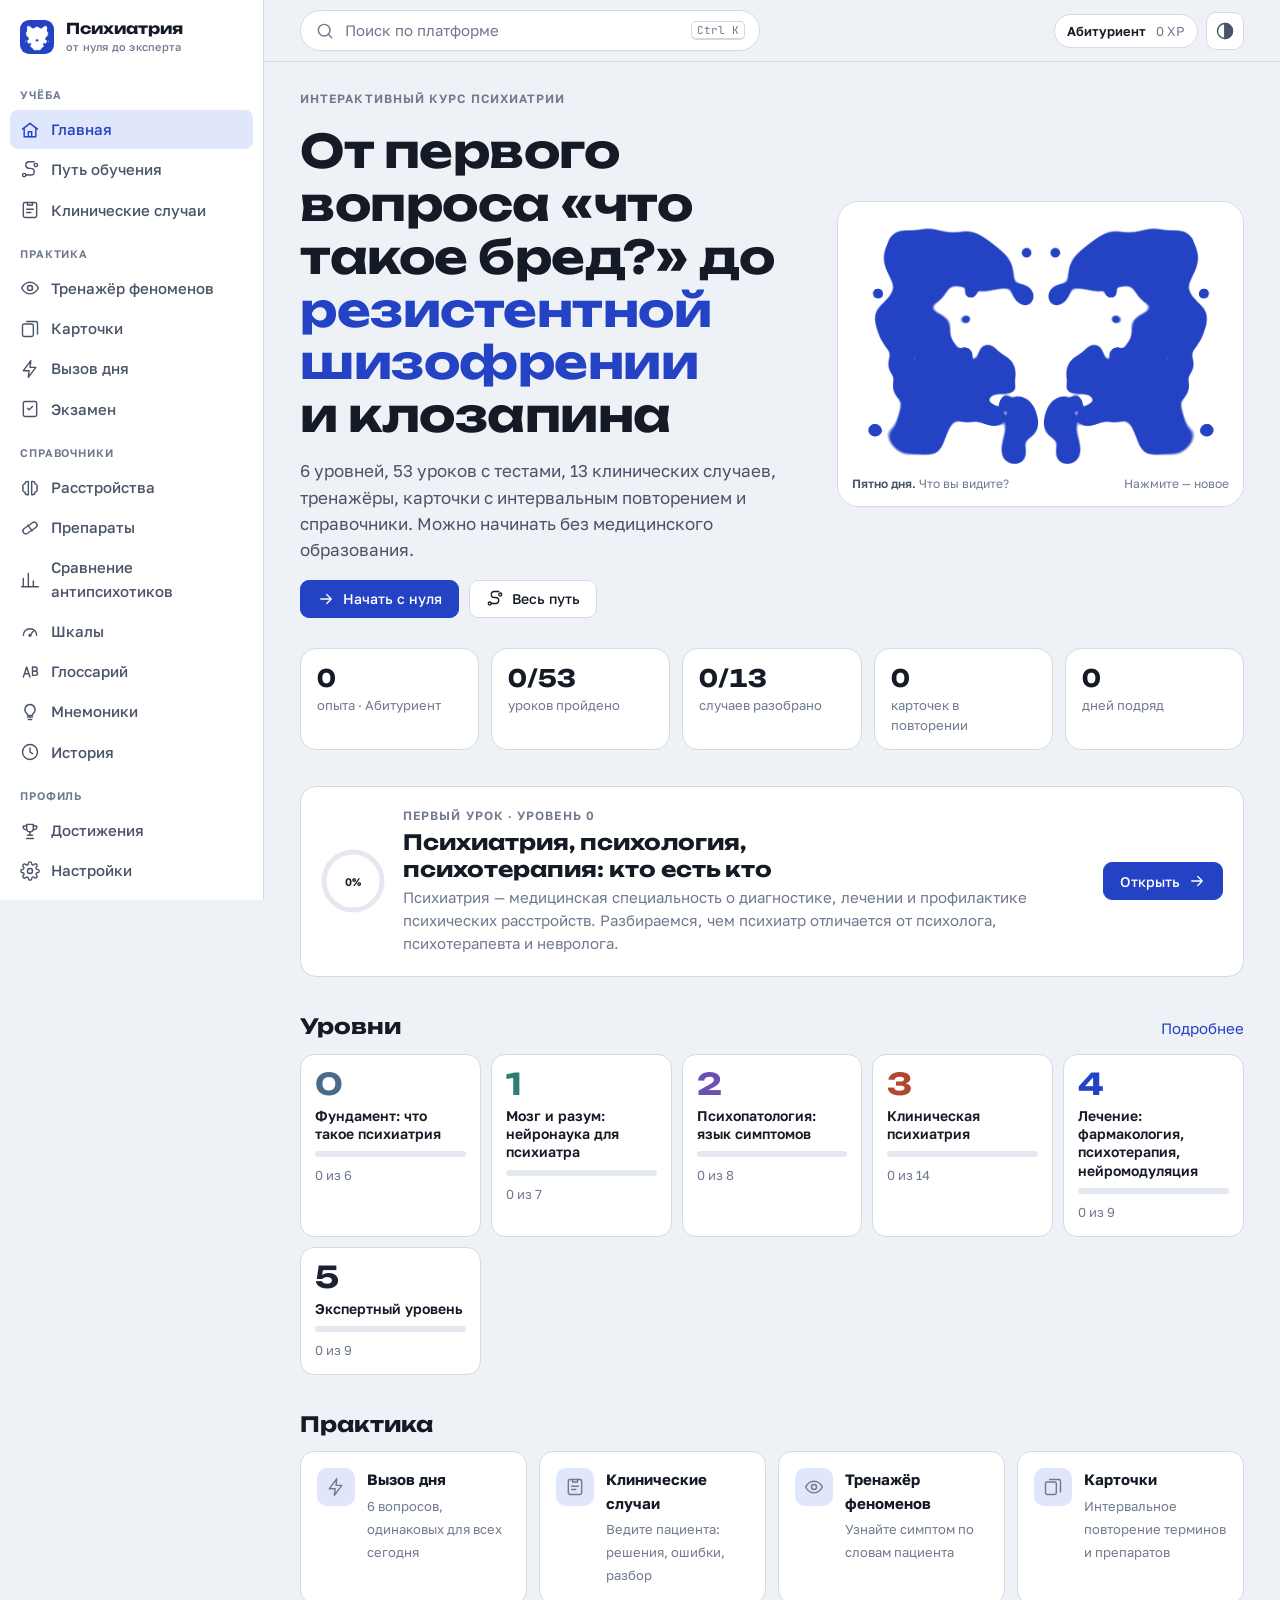
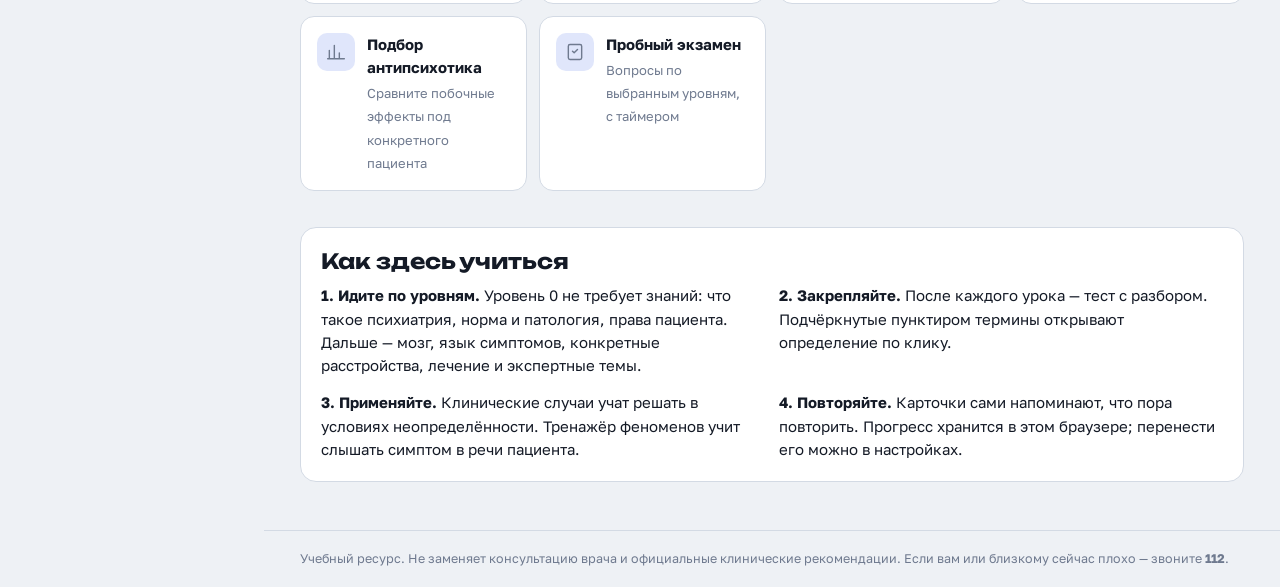
==== commit ad7eae43: "Логотип, иконки и превью для соцсетей - фирменный знак: симметричное чернильное пятно (Роршах) метил" ====
--- a/index.html
+++ b/index.html
@@ -4,7 +4,34 @@
 <meta charset="utf-8">
 <meta name="viewport" content="width=device-width, initial-scale=1, viewport-fit=cover">
 <title>Психиатрия: от нуля до эксперта</title>
-<meta name="description" content="Интерактивная платформа для изучения психиатрии: путь обучения из 6 уровней, клинические случаи, тренажёры, карточки, справочники препаратов и расстройств.">
+<meta name="description" content="Интерактивный курс психиатрии на русском: 53 урока от основ до экспертного уровня, клинические случаи, тренажёры, карточки и справочники препаратов и расстройств.">
+<meta name="theme-color" content="#2443c4">
+<link rel="canonical" href="https://prov-ori.github.io/psychiatry/">
+<!-- Иконки -->
+<link rel="icon" type="image/png" sizes="32x32" href="assets/img/favicon-32.png">
+<link rel="icon" type="image/png" sizes="16x16" href="assets/img/favicon-16.png">
+<link rel="apple-touch-icon" sizes="180x180" href="assets/img/apple-touch-icon.png">
+<link rel="manifest" href="site.webmanifest">
+<!-- Превью при отправке ссылки: Open Graph (Telegram, VK, WhatsApp, Facebook, LinkedIn) -->
+<meta property="og:type" content="website">
+<meta property="og:site_name" content="Психиатрия: от нуля до эксперта">
+<meta property="og:locale" content="ru_RU">
+<meta property="og:url" content="https://prov-ori.github.io/psychiatry/">
+<meta property="og:title" content="Психиатрия: от нуля до эксперта">
+<meta property="og:description" content="Интерактивный курс: 53 урока с тестами, 13 клинических случаев, тренажёр симптомов, карточки и справочник 60 препаратов. Можно начинать без медицинского образования.">
+<meta property="og:image" content="https://prov-ori.github.io/psychiatry/assets/img/og-image.png">
+<meta property="og:image:secure_url" content="https://prov-ori.github.io/psychiatry/assets/img/og-image.png">
+<meta property="og:image:type" content="image/png">
+<meta property="og:image:width" content="1200">
+<meta property="og:image:height" content="630">
+<meta property="og:image:alt" content="Логотип — симметричное синее чернильное пятно в стиле теста Роршаха и надпись «Психиатрия: от нуля до эксперта»">
+<meta property="vk:image" content="https://prov-ori.github.io/psychiatry/assets/img/og-image.png">
+<!-- X (Twitter) -->
+<meta name="twitter:card" content="summary_large_image">
+<meta name="twitter:title" content="Психиатрия: от нуля до эксперта">
+<meta name="twitter:description" content="53 урока, клинические случаи, тренажёры и справочники — интерактивный курс психиатрии на русском.">
+<meta name="twitter:image" content="https://prov-ori.github.io/psychiatry/assets/img/og-image.png">
+<meta name="twitter:image:alt" content="Синее чернильное пятно-логотип и надпись «Психиатрия: от нуля до эксперта»">
 <link rel="preconnect" href="https://fonts.googleapis.com">
 <link rel="preconnect" href="https://fonts.gstatic.com" crossorigin>
 <link rel="stylesheet" href="https://fonts.googleapis.com/css2?family=Golos+Text:wght@400;500;600;700&family=Literata:ital,opsz,wght@0,7..72,400;0,7..72,600;1,7..72,400&family=Unbounded:wght@500;700&family=JetBrains+Mono:wght@400;600&display=swap">
@@ -15,7 +42,7 @@
 <div class="app" id="app">
   <aside class="sidebar" id="sidebar" aria-label="Навигация">
     <a class="brand" href="#/">
-      <span class="brand-mark" aria-hidden="true"></span>
+      <img class="brand-mark" src="assets/img/icon-192.png" width="34" height="34" alt="">
       <span class="brand-text">Психиатрия<small>от нуля до эксперта</small></span>
     </a>
     <nav class="nav" id="nav"></nav>
--- a/assets/css/main.css
+++ b/assets/css/main.css
@@ -123,14 +123,7 @@
 }
 .brand { display: flex; gap: 12px; align-items: center; padding: 20px 20px 14px; color: var(--ink); }
 .brand:hover { text-decoration: none; }
-.brand-mark {
-  width: 34px; height: 34px; border-radius: 50%; flex: none;
-  background:
-    radial-gradient(circle at 30% 35%, var(--accent) 0 22%, transparent 23%),
-    radial-gradient(circle at 70% 35%, var(--accent) 0 22%, transparent 23%),
-    radial-gradient(ellipse at 50% 70%, var(--accent) 0 30%, transparent 31%),
-    var(--accent-soft);
-}
+.brand-mark { width: 34px; height: 34px; border-radius: 9px; flex: none; display: block; }
 .brand-text { font: 700 15px/1.1 var(--f-display); display: flex; flex-direction: column; gap: 3px; }
 .brand-text small { font: 500 11px var(--f-ui); color: var(--ink-3); letter-spacing: .02em; }
 .nav { padding: 4px 10px 24px; display: flex; flex-direction: column; gap: 1px; }
@@ -213,7 +206,7 @@
 .btn-primary { background: var(--accent); border-color: var(--accent); color: var(--accent-ink); }
 .btn-primary:hover { border-color: var(--accent); filter: brightness(1.08); }
 .btn-danger { color: var(--bad); border-color: var(--bad); }
-.btn-ghost { background: transparent; border-color: transparent; color: var(--ink-2); }
+.btn-ghost { white-space: normal; text-align: left; background: transparent; border-color: transparent; color: var(--ink-2); }
 .btn-ghost:hover { background: var(--surface-2); border-color: transparent; }
 .btn svg { width: 18px; height: 18px; }
 .row { display: flex; flex-wrap: wrap; gap: 10px; align-items: center; }
@@ -230,6 +223,7 @@
   display: inline-flex; align-items: center; gap: 4px; padding: 2px 9px; border-radius: 999px; font-size: 12px; font-weight: 500;
   background: var(--surface-2); color: var(--ink-2); white-space: nowrap;
 }
+.drug-card .tag { white-space: normal; max-width: 100%; align-self: flex-start; }
 .tag-accent { background: var(--accent-soft); color: var(--accent); }
 .tag-ok { background: var(--ok-soft); color: var(--ok); }
 .tag-warn { background: var(--warn-soft); color: var(--warn); }
@@ -249,7 +243,8 @@
 }
 textarea.input { font-family: var(--f-mono); font-size: 12px; min-height: 160px; }
 .toolbar { display: flex; flex-wrap: wrap; gap: 10px; align-items: center; margin-bottom: 18px; }
-.toolbar .input { flex: 1; min-width: 200px; max-width: 420px; }
+.toolbar .input { flex: 1 1 200px; min-width: 0; max-width: 420px; }
+.toolbar > .btn { white-space: normal; }
 .seg { display: inline-flex; flex-wrap: wrap; gap: 4px; padding: 4px; background: var(--surface-2); border-radius: 10px; }
 .seg button { border: 0; background: transparent; padding: 6px 12px; border-radius: 7px; font: 500 13px var(--f-ui); color: var(--ink-2); cursor: pointer; }
 .seg button.on { background: var(--surface); color: var(--ink); box-shadow: var(--shadow); }
@@ -359,7 +354,7 @@
 .lesson-aside .card { padding: 16px; }
 .toc a { display: block; padding: 4px 0; color: var(--ink-2); font-size: 13.5px; }
 .toc a:hover { color: var(--accent); }
-@media (max-width: 1100px) { .lesson-layout { grid-template-columns: 1fr; } .lesson-aside { position: static; } .toc-card { display: none; } }
+@media (max-width: 1100px) { .lesson-layout { grid-template-columns: minmax(0, 1fr); } .lesson-aside { position: static; } .toc-card { display: none; } }
 .lesson-head { margin-bottom: 26px; display: flex; flex-direction: column; gap: 10px; max-width: 68ch; }
 .lesson-head .lead { font: 400 18px/1.55 var(--f-read); color: var(--ink-2); }
 .prose { font: 400 17px/1.72 var(--f-read); max-width: 68ch; }
@@ -390,6 +385,7 @@
 .keypoints ul { margin: 10px 0 0; padding: 0; list-style: none; display: grid; gap: 8px; }
 .keypoints li { display: flex; gap: 10px; align-items: flex-start; }
 .keypoints li::before { content: ''; flex: none; width: 8px; height: 8px; border-radius: 2px; background: var(--accent); margin-top: 8px; transform: rotate(45deg); }
+.lesson-nav .btn { white-space: normal; text-align: left; max-width: 100%; }
 .lesson-nav { display: flex; justify-content: space-between; gap: 12px; margin-top: 40px; flex-wrap: wrap; max-width: 68ch; }
 
 /* ---------- Тест ---------- */
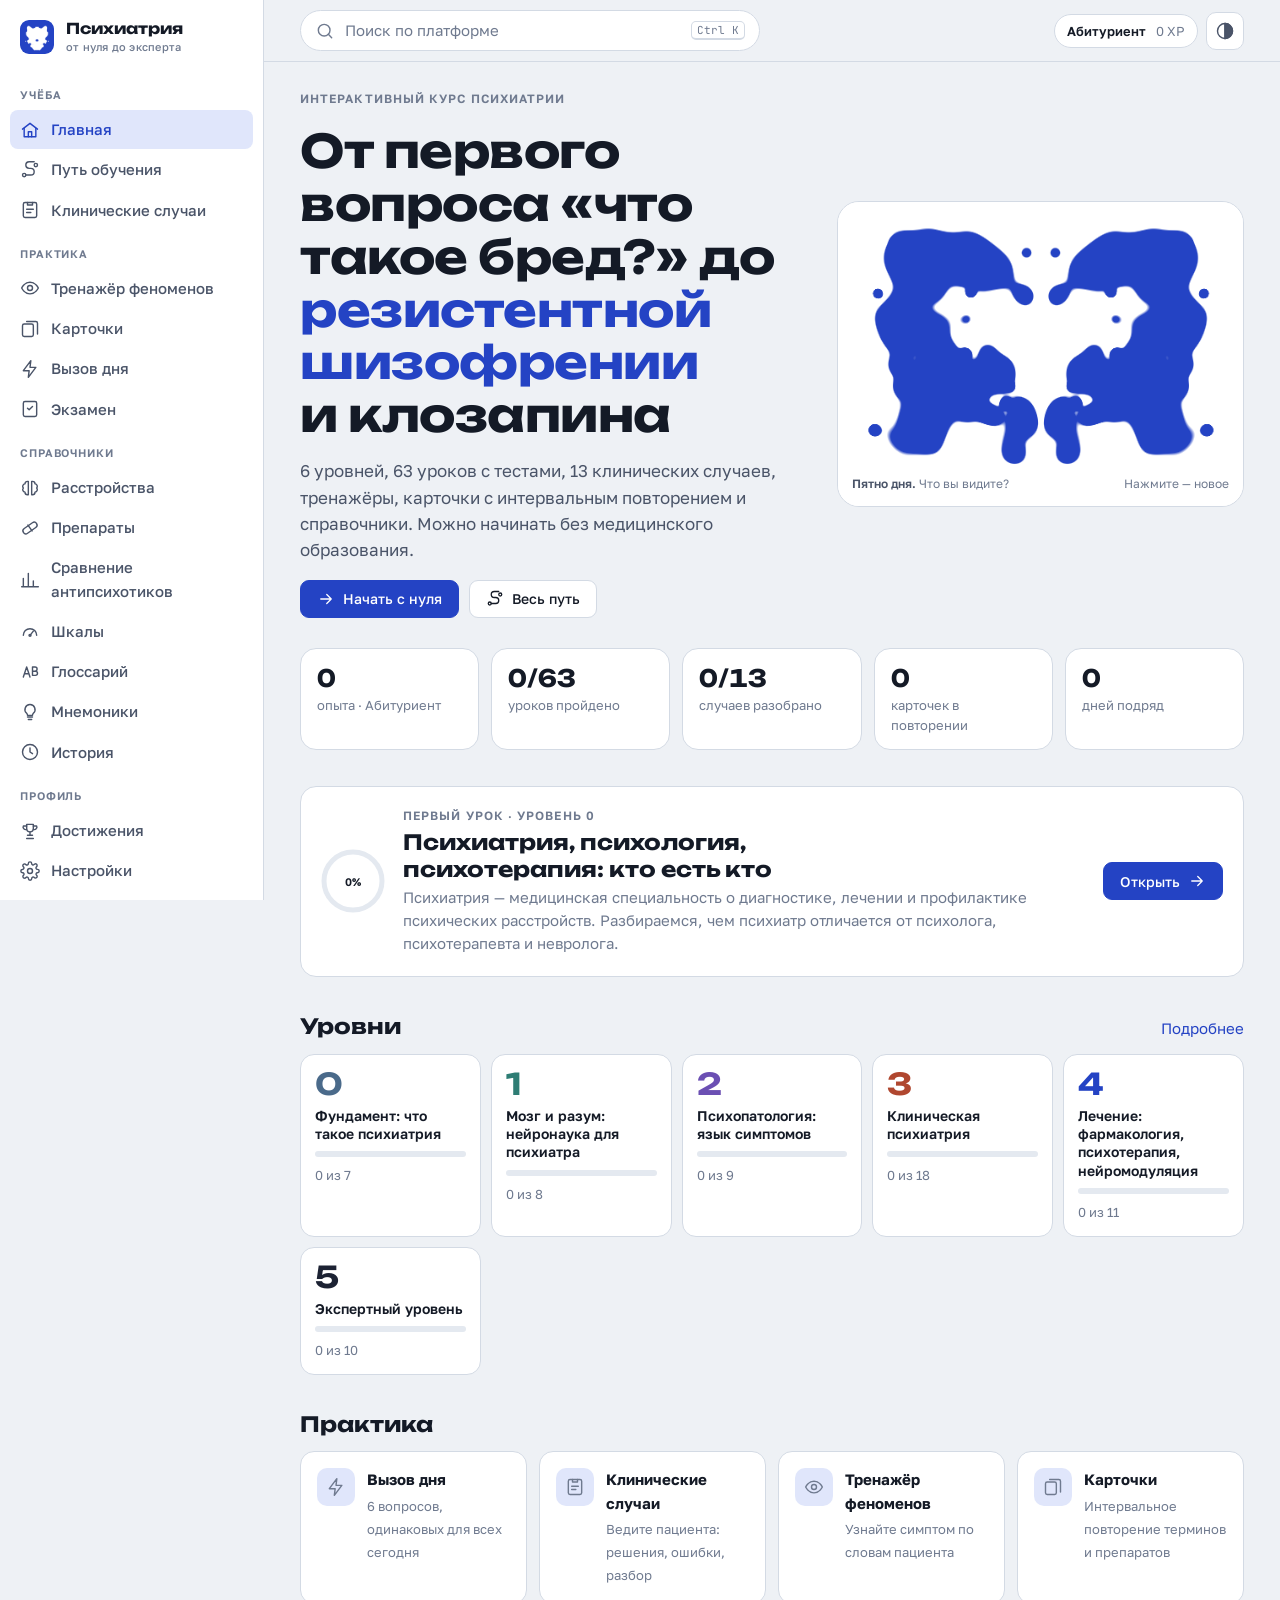
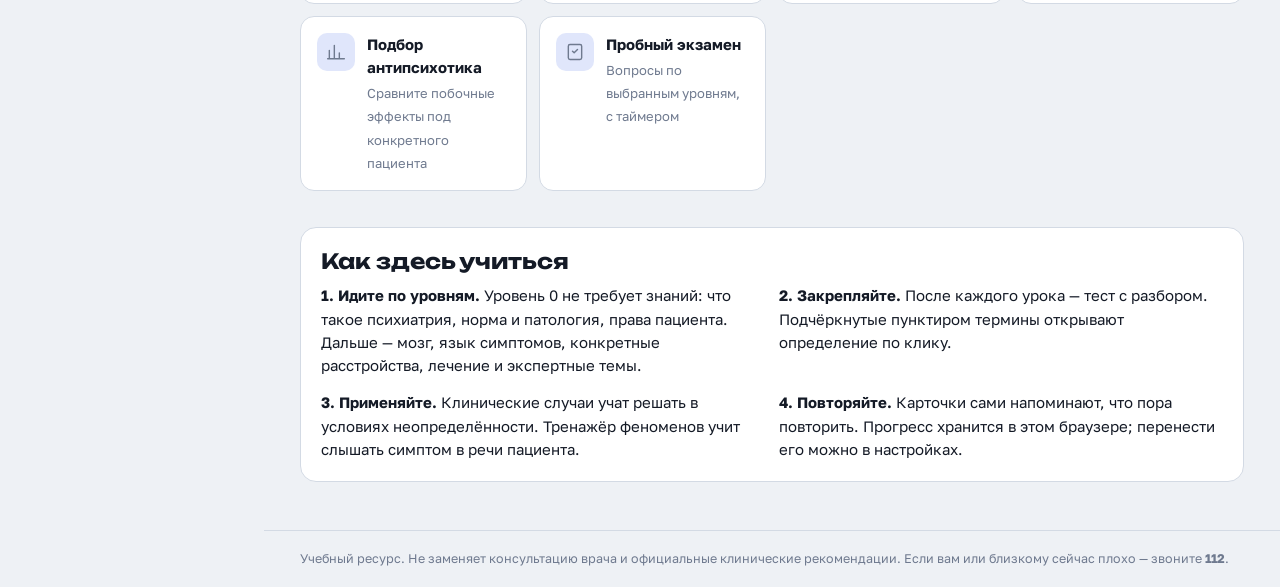
==== commit 5f05e390: "10 новых уроков: кризисная помощь, обследования, высшие корковые функции, нейропсихиатрия, подростки" ====
--- a/index.html
+++ b/index.html
@@ -45,6 +45,7 @@
       <img class="brand-mark" src="assets/img/icon-192.png" width="34" height="34" alt="">
       <span class="brand-text">Психиатрия<small>от нуля до эксперта</small></span>
     </a>
+    <button class="icon-btn side-close" id="sideClose" type="button" aria-label="Закрыть меню"></button>
     <nav class="nav" id="nav"></nav>
   </aside>
   <div class="main">
@@ -70,7 +71,10 @@
 <div class="scrim" id="scrim" hidden></div>
 <div class="modal" id="searchModal" hidden role="dialog" aria-modal="true" aria-label="Поиск">
   <div class="modal-box search-box">
-    <input id="searchInput" type="search" placeholder="Термин, препарат, расстройство, урок…" autocomplete="off">
+    <div class="search-head">
+      <input id="searchInput" type="search" placeholder="Термин, препарат, расстройство, урок…" autocomplete="off" aria-label="Поиск">
+      <button class="icon-btn" id="searchClose" type="button" aria-label="Закрыть поиск"></button>
+    </div>
     <div id="searchResults" class="search-results"></div>
   </div>
 </div>
@@ -87,6 +91,8 @@
 <script src="data/curriculum-3b.js"></script>
 <script src="data/curriculum-4.js"></script>
 <script src="data/curriculum-5.js"></script>
+<script src="data/curriculum-extra-a.js"></script>
+<script src="data/curriculum-extra-b.js"></script>
 <script src="data/glossary.js"></script>
 <script src="data/drugs.js"></script>
 <script src="data/disorders.js"></script>
--- a/assets/css/main.css
+++ b/assets/css/main.css
@@ -199,8 +199,9 @@
   display: inline-flex; align-items: center; justify-content: center; gap: 8px;
   padding: 9px 16px; border-radius: 9px; border: 1px solid var(--line);
   background: var(--surface); color: var(--ink); font: 500 14px var(--f-ui); cursor: pointer;
-  text-decoration: none; white-space: nowrap;
-}
+  text-decoration: none; white-space: nowrap; max-width: 100%;
+}
+.row .btn, .lesson-nav .btn, .debrief .btn { white-space: normal; text-align: left; }
 .btn:hover { border-color: var(--ink-3); text-decoration: none; }
 .btn:disabled { opacity: .5; cursor: not-allowed; }
 .btn-primary { background: var(--accent); border-color: var(--accent); color: var(--accent-ink); }
@@ -273,7 +274,12 @@
 
 .modal { position: fixed; inset: 0; z-index: 60; display: flex; justify-content: center; align-items: flex-start; padding: calc(10vh + env(safe-area-inset-top, 0px)) 16px 16px; pointer-events: none; }
 .modal-box { pointer-events: auto; width: 100%; max-width: 620px; background: var(--surface); border: 1px solid var(--line); border-radius: 16px; box-shadow: var(--shadow); overflow: hidden; }
-.search-box input { width: 100%; border: 0; border-bottom: 1px solid var(--line); padding: 16px 18px; font: 17px var(--f-ui); background: transparent; color: var(--ink); outline: none; }
+.search-head { display: flex; align-items: center; border-bottom: 1px solid var(--line); }
+.search-head .icon-btn { margin-right: 10px; border: 0; }
+.side-close { display: none; position: absolute; top: calc(18px + env(safe-area-inset-top, 0px)); right: 12px; }
+@media (max-width: 960px) { .side-close { display: inline-grid; } }
+.search-box input { flex: 1; min-width: 0; width: 100%; border: 0; border-bottom: 1px solid var(--line); padding: 16px 18px; font: 17px var(--f-ui); background: transparent; color: var(--ink); outline: none; }
+.search-head input { border-bottom: 0; }
 .search-results { max-height: 60vh; overflow-y: auto; padding: 6px; }
 .search-hit { display: grid; grid-template-columns: 96px 1fr; gap: 2px 12px; padding: 9px 12px; border-radius: 9px; color: var(--ink); }
 .search-hit:hover, .search-hit:focus { background: var(--surface-2); text-decoration: none; }
@@ -319,7 +325,7 @@
 .tool span { font-size: 13px; color: var(--ink-3); }
 
 /* ---------- Путь обучения ---------- */
-.level { --c: var(--accent); display: grid; grid-template-columns: 74px minmax(0, 1fr); gap: 0 18px; margin-bottom: 18px; }
+.level { scroll-margin-top: 80px; --c: var(--accent); display: grid; grid-template-columns: 74px minmax(0, 1fr); gap: 0 18px; margin-bottom: 18px; }
 .level-rail { display: flex; flex-direction: column; align-items: center; }
 .level-badge { width: 64px; height: 64px; border-radius: 18px; display: grid; place-items: center; font: 700 28px var(--f-display); color: var(--surface); background: var(--c); }
 .level-line { flex: 1; width: 2px; background: var(--line); margin-top: 8px; }
@@ -470,6 +476,7 @@
 .grades { display: grid; grid-template-columns: repeat(3, 1fr); gap: 8px; }
 .grades .btn { flex-direction: column; gap: 0; padding: 10px; }
 .grades small { font-size: 11px; color: var(--ink-3); font-weight: 400; }
+.grades .btn-primary small { color: inherit; opacity: .8; }
 @media (prefers-reduced-motion: reduce) { .flash-inner { transition: none; } }
 
 /* ---------- Справочники ---------- */
@@ -551,7 +558,7 @@
 .rank-row { display: flex; justify-content: space-between; padding: 8px 12px; border-radius: 9px; font-size: 14px; }
 .rank-row.on { background: var(--accent-soft); color: var(--accent); font-weight: 600; }
 .rank-row span:last-child { font-family: var(--f-mono); font-size: 12.5px; }
-.heatmap { display: grid; grid-auto-flow: column; grid-template-rows: repeat(7, 12px); gap: 3px; overflow-x: auto; padding-bottom: 4px; }
+.heatmap { display: grid; grid-auto-flow: column; grid-template-rows: repeat(7, 12px); grid-auto-columns: 12px; justify-content: start; gap: 3px; overflow-x: auto; padding-bottom: 4px; }
 .heatmap i { width: 12px; height: 12px; border-radius: 3px; background: var(--surface-2); }
 .heatmap i.a1 { background: color-mix(in srgb, var(--accent) 30%, var(--surface-2)); }
 .heatmap i.a2 { background: color-mix(in srgb, var(--accent) 60%, var(--surface-2)); }
@@ -568,3 +575,4 @@
 .review-item .mark-bad { color: var(--bad); font-weight: 600; }
 
 @media (prefers-reduced-motion: reduce) { *, *::before, *::after { animation: none !important; transition: none !important; } }
+#searchInput::-webkit-search-cancel-button { -webkit-appearance: none; appearance: none; }
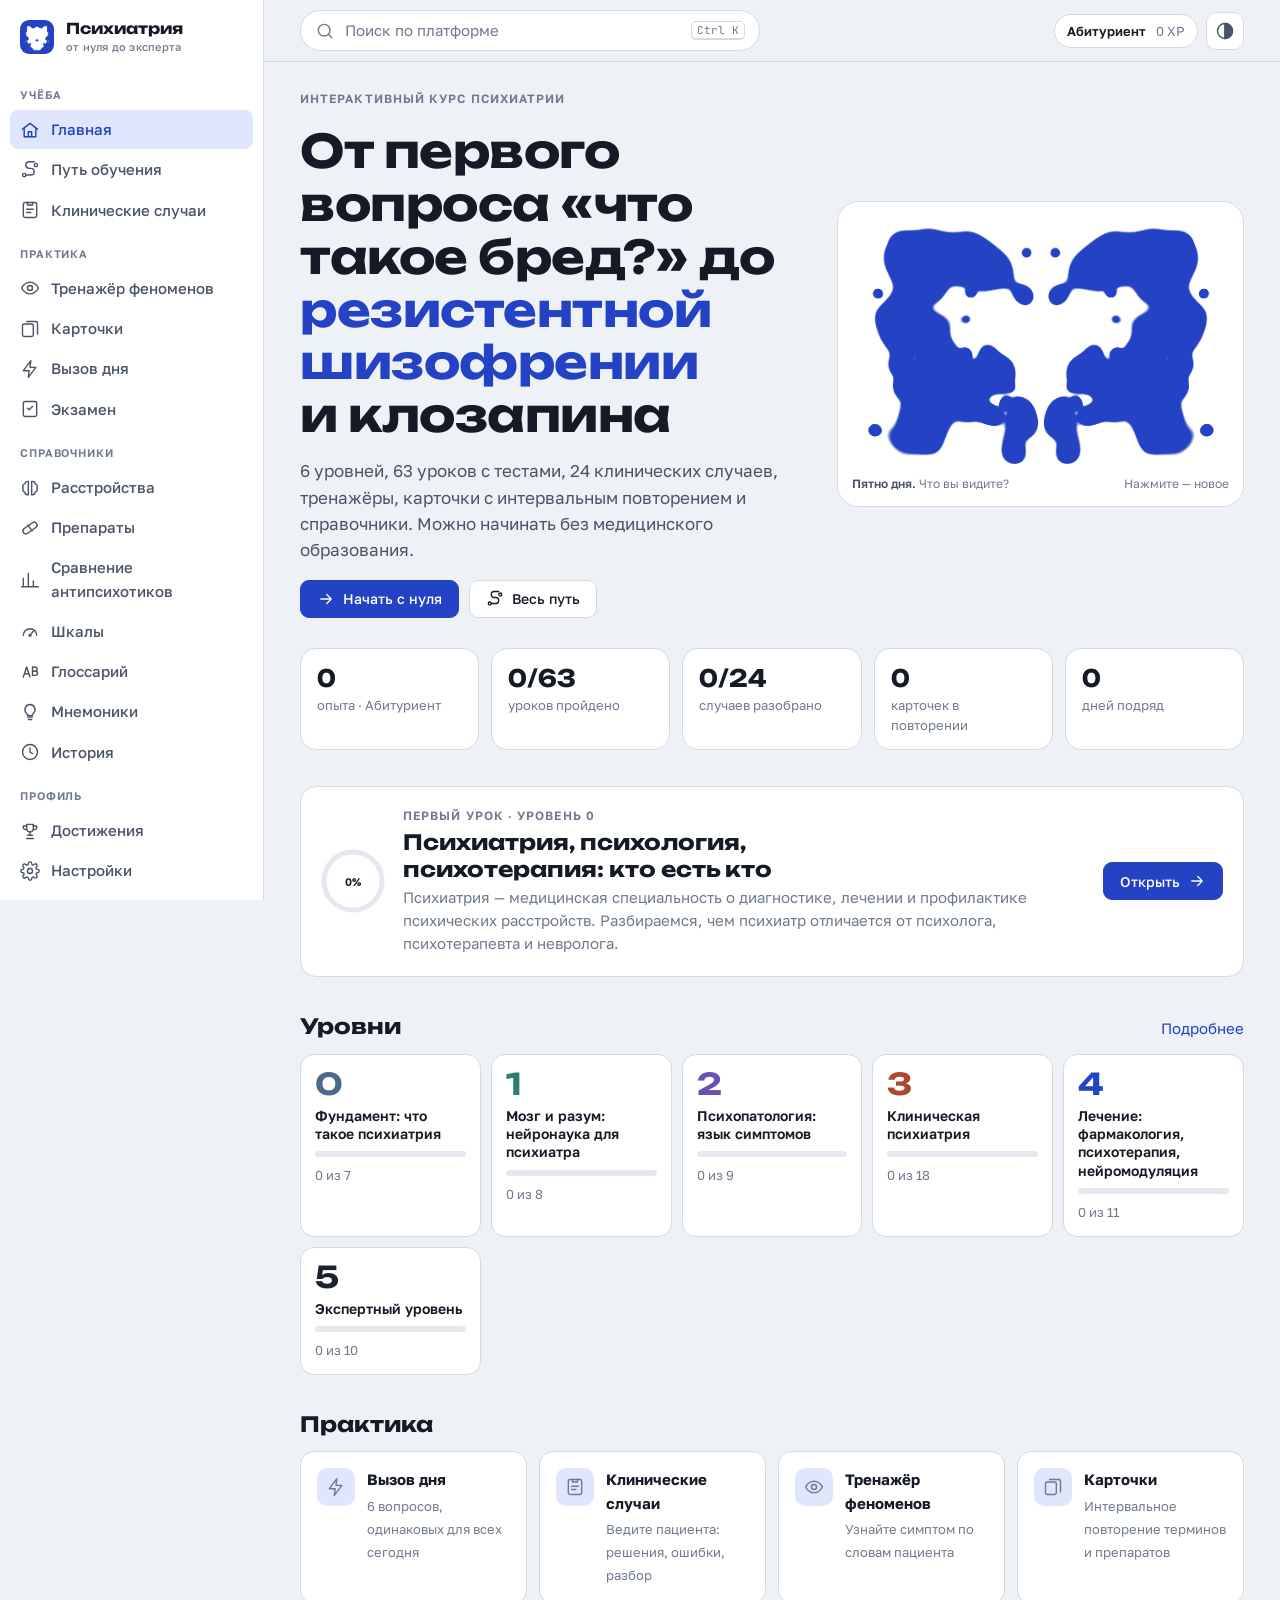
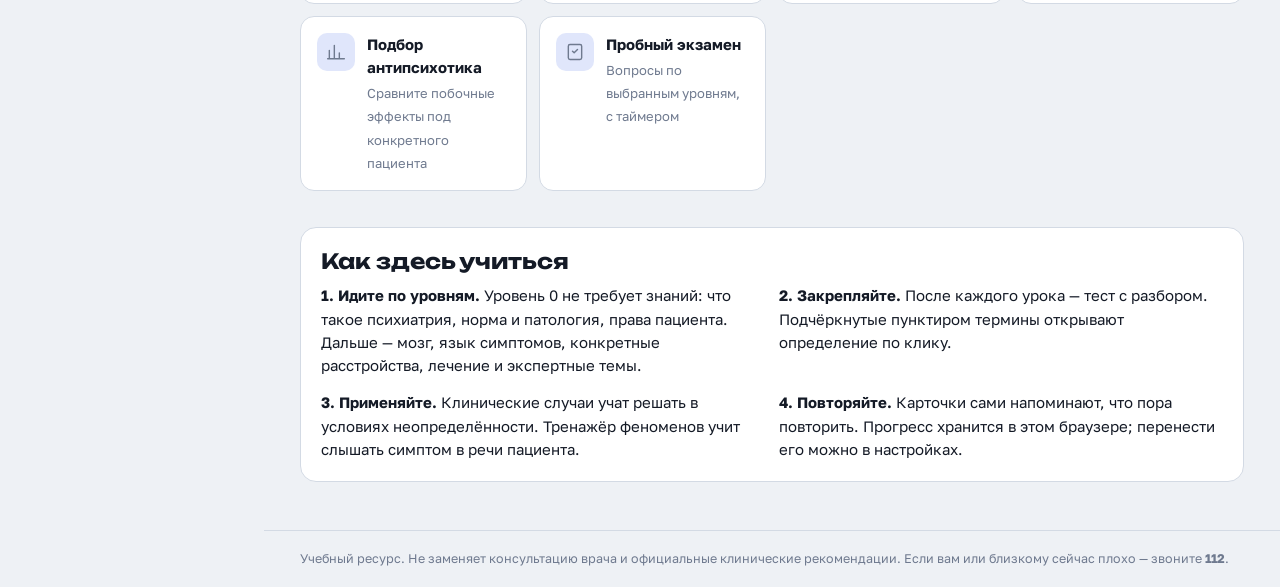
==== commit 0587fb6a: "11 новых клинических случаев: послеродовой психоз, перинатальное ОКР, самоповреждения у подростка, п" ====
--- a/index.html
+++ b/index.html
@@ -97,6 +97,7 @@
 <script src="data/drugs.js"></script>
 <script src="data/disorders.js"></script>
 <script src="data/cases.js"></script>
+<script src="data/cases-extra.js"></script>
 <script src="data/symptoms.js"></script>
 <script src="data/scales.js"></script>
 <script src="data/timeline.js"></script>
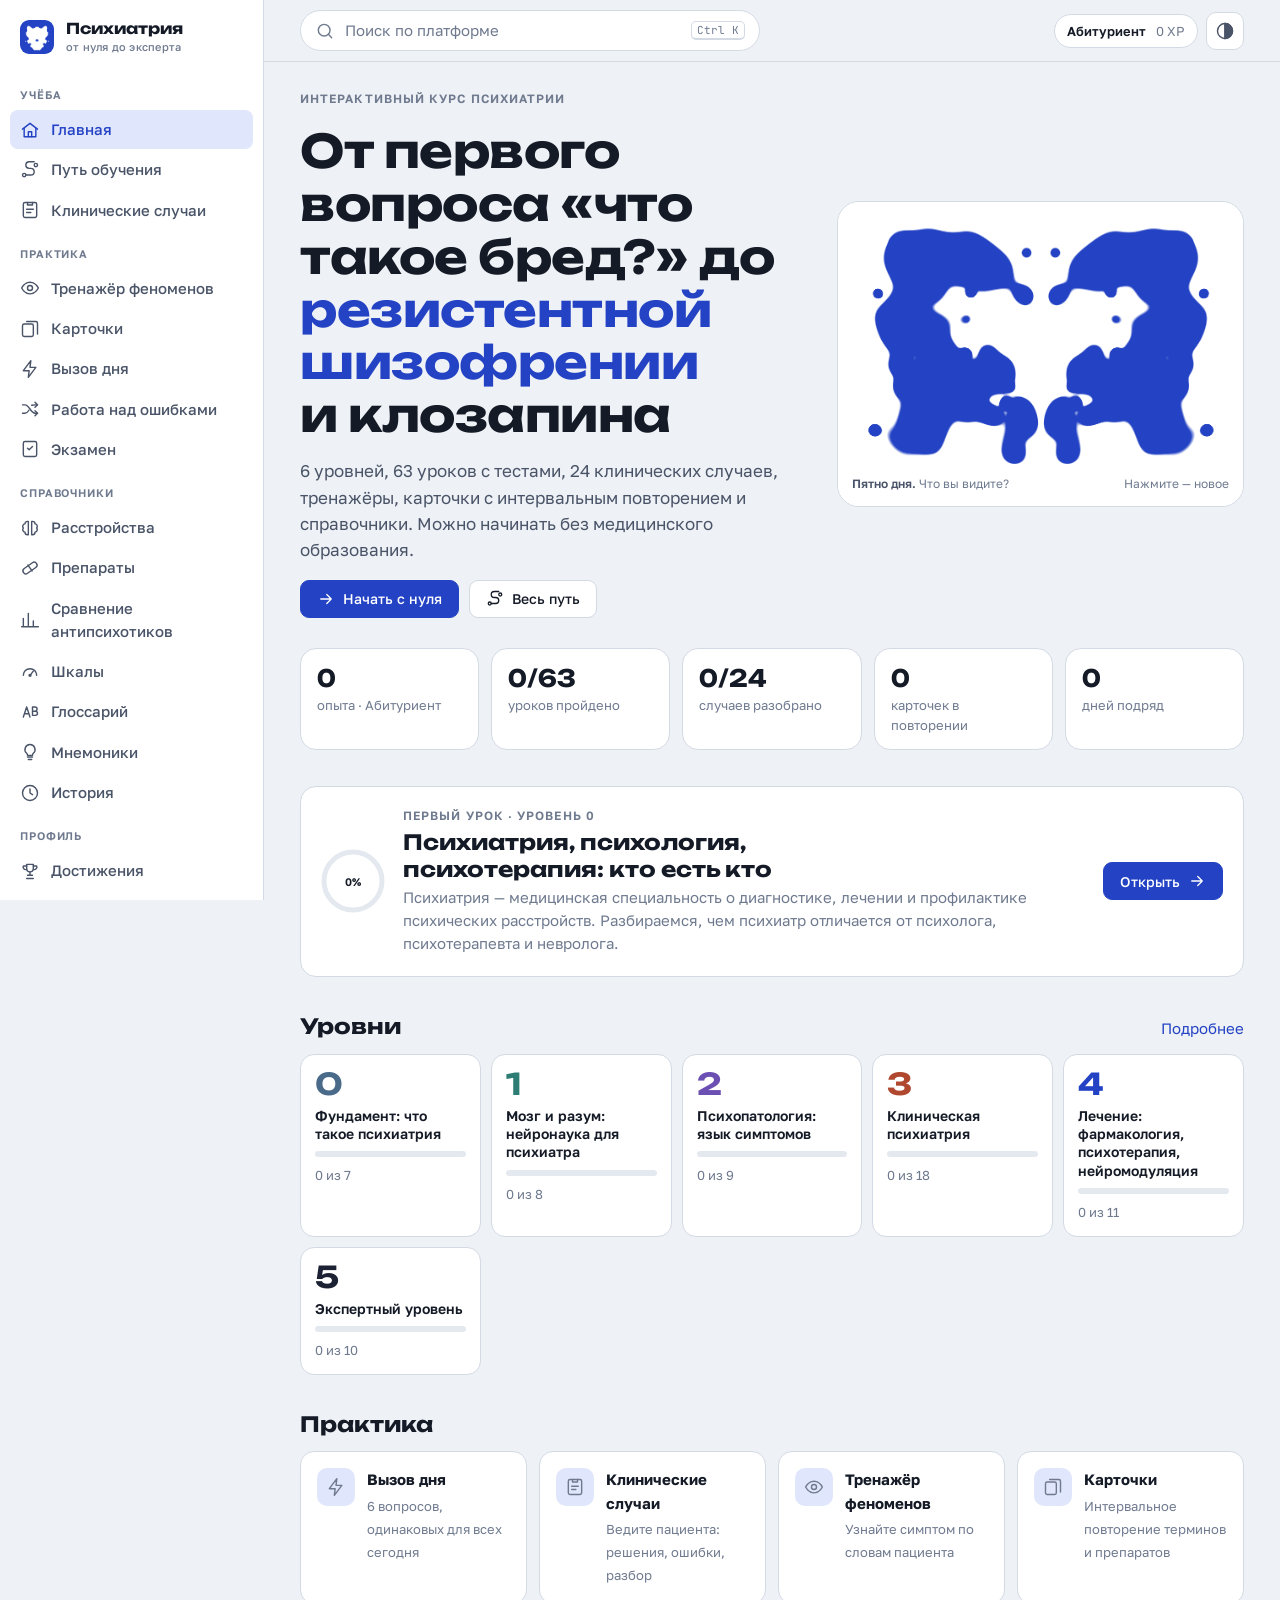
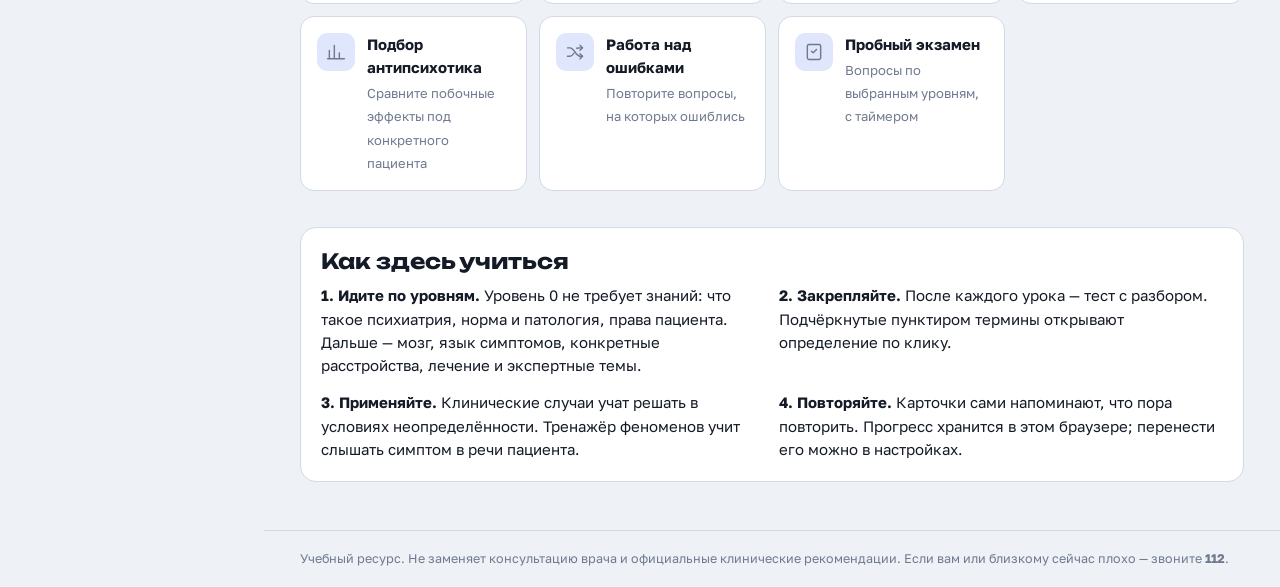
==== commit 1e160218: "Работа над ошибками, автоматические ссылки «Связанное», 4 новых расстройства - раздел «Работа над ош" ====
--- a/index.html
+++ b/index.html
@@ -4,7 +4,7 @@
 <meta charset="utf-8">
 <meta name="viewport" content="width=device-width, initial-scale=1, viewport-fit=cover">
 <title>Психиатрия: от нуля до эксперта</title>
-<meta name="description" content="Интерактивный курс психиатрии на русском: 53 урока от основ до экспертного уровня, клинические случаи, тренажёры, карточки и справочники препаратов и расстройств.">
+<meta name="description" content="Интерактивный курс психиатрии на русском: 63 урока от основ до экспертного уровня, клинические случаи, тренажёры, карточки и справочники препаратов и расстройств.">
 <meta name="theme-color" content="#2443c4">
 <link rel="canonical" href="https://prov-ori.github.io/psychiatry/">
 <!-- Иконки -->
@@ -18,7 +18,7 @@
 <meta property="og:locale" content="ru_RU">
 <meta property="og:url" content="https://prov-ori.github.io/psychiatry/">
 <meta property="og:title" content="Психиатрия: от нуля до эксперта">
-<meta property="og:description" content="Интерактивный курс: 53 урока с тестами, 13 клинических случаев, тренажёр симптомов, карточки и справочник 60 препаратов. Можно начинать без медицинского образования.">
+<meta property="og:description" content="Интерактивный курс: 63 урока с тестами, 24 клинических случая, тренажёр симптомов, карточки и справочник 60 препаратов. Можно начинать без медицинского образования.">
 <meta property="og:image" content="https://prov-ori.github.io/psychiatry/assets/img/og-image.png">
 <meta property="og:image:secure_url" content="https://prov-ori.github.io/psychiatry/assets/img/og-image.png">
 <meta property="og:image:type" content="image/png">
@@ -29,7 +29,7 @@
 <!-- X (Twitter) -->
 <meta name="twitter:card" content="summary_large_image">
 <meta name="twitter:title" content="Психиатрия: от нуля до эксперта">
-<meta name="twitter:description" content="53 урока, клинические случаи, тренажёры и справочники — интерактивный курс психиатрии на русском.">
+<meta name="twitter:description" content="63 урока, клинические случаи, тренажёры и справочники — интерактивный курс психиатрии на русском.">
 <meta name="twitter:image" content="https://prov-ori.github.io/psychiatry/assets/img/og-image.png">
 <meta name="twitter:image:alt" content="Синее чернильное пятно-логотип и надпись «Психиатрия: от нуля до эксперта»">
 <link rel="preconnect" href="https://fonts.googleapis.com">
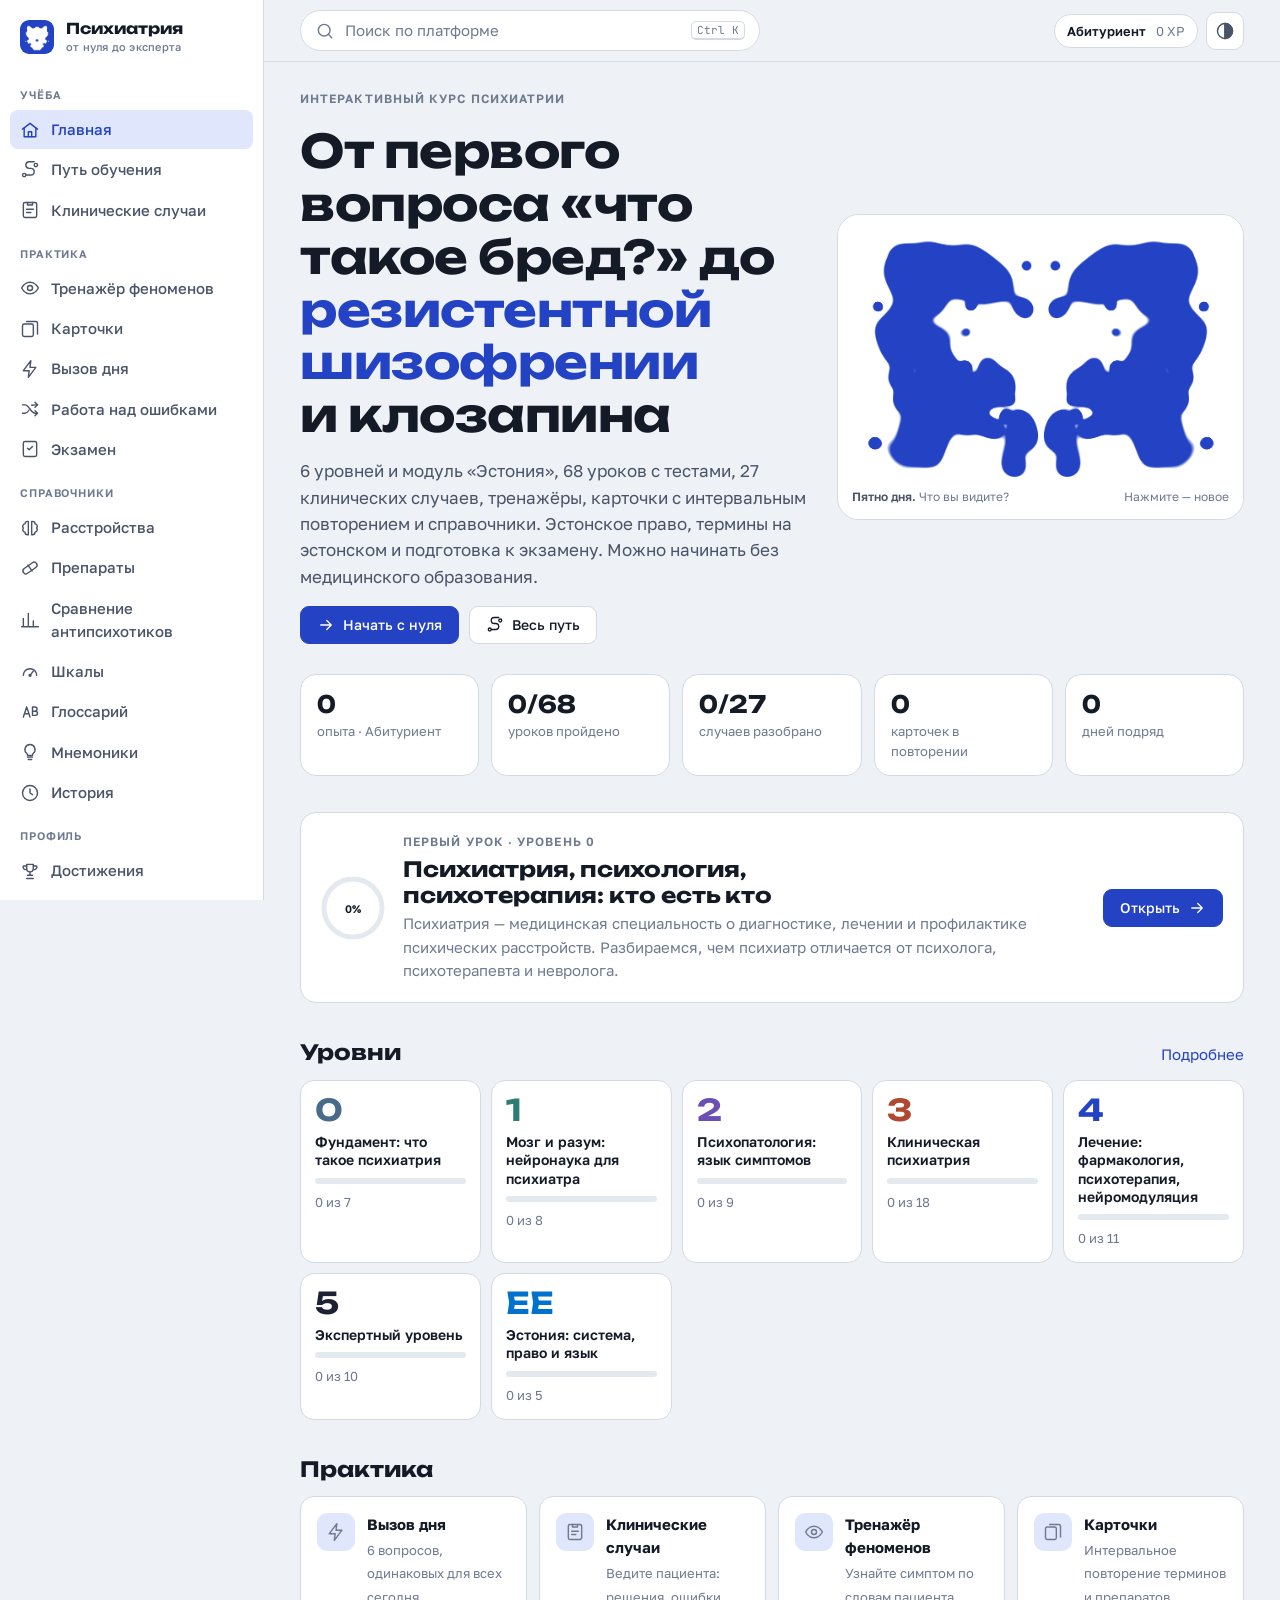
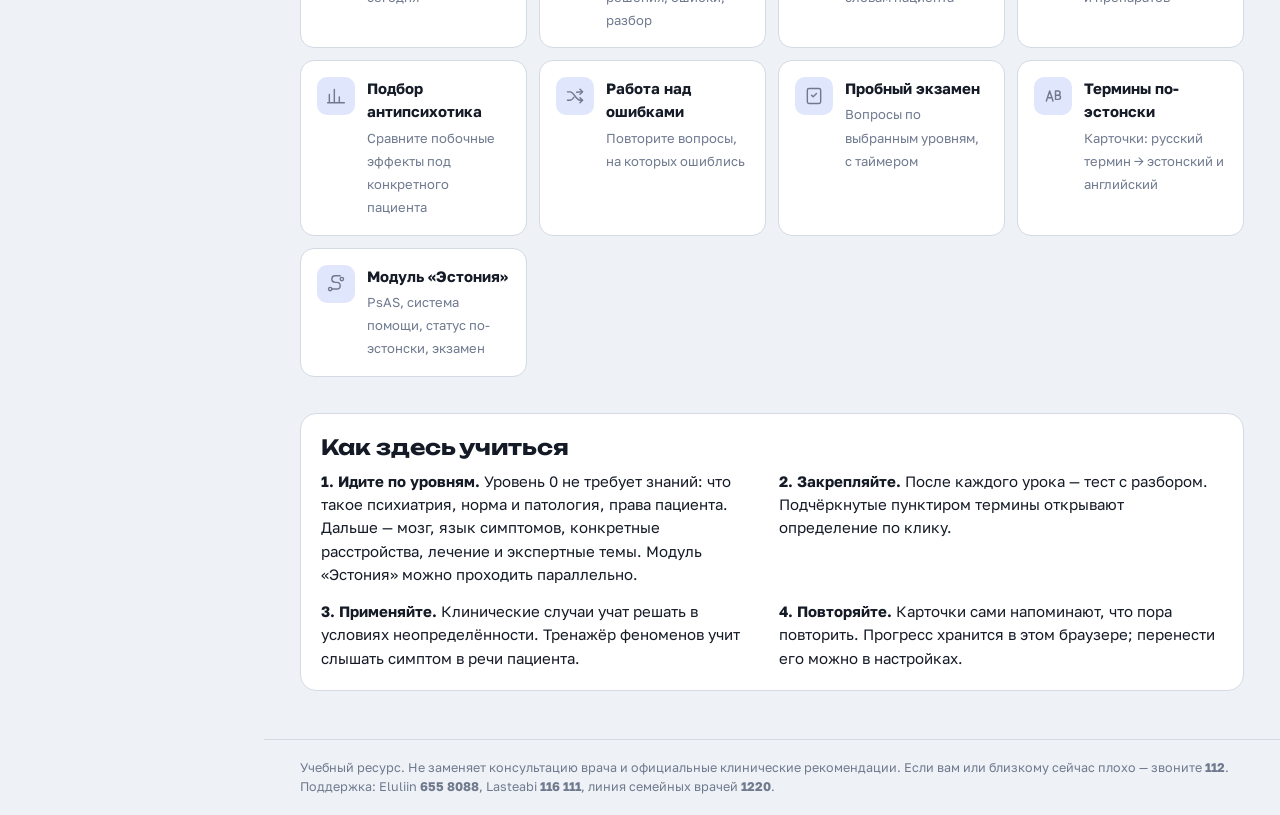
==== commit ced41204: "Rework the platform for Estonian medical students Replace Russia-specific law, healthcare and drug a" ====
--- a/index.html
+++ b/index.html
@@ -4,7 +4,7 @@
 <meta charset="utf-8">
 <meta name="viewport" content="width=device-width, initial-scale=1, viewport-fit=cover">
 <title>Психиатрия: от нуля до эксперта</title>
-<meta name="description" content="Интерактивный курс психиатрии на русском: 63 урока от основ до экспертного уровня, клинические случаи, тренажёры, карточки и справочники препаратов и расстройств.">
+<meta name="description" content="Интерактивный курс психиатрии на русском для студентов в Эстонии: 68 уроков от основ до экспертного уровня, эстонское право (PsAS), термины на эстонском, клинические случаи, тренажёры и справочники.">
 <meta name="theme-color" content="#2443c4">
 <link rel="canonical" href="https://prov-ori.github.io/psychiatry/">
 <!-- Иконки -->
@@ -18,7 +18,7 @@
 <meta property="og:locale" content="ru_RU">
 <meta property="og:url" content="https://prov-ori.github.io/psychiatry/">
 <meta property="og:title" content="Психиатрия: от нуля до эксперта">
-<meta property="og:description" content="Интерактивный курс: 63 урока с тестами, 24 клинических случая, тренажёр симптомов, карточки и справочник 60 препаратов. Можно начинать без медицинского образования.">
+<meta property="og:description" content="Интерактивный курс: 68 уроков с тестами, 27 клинических случаев, модуль «Эстония» с правом и терминами на эстонском, тренажёр симптомов, карточки и справочник 60 препаратов.">
 <meta property="og:image" content="https://prov-ori.github.io/psychiatry/assets/img/og-image.png">
 <meta property="og:image:secure_url" content="https://prov-ori.github.io/psychiatry/assets/img/og-image.png">
 <meta property="og:image:type" content="image/png">
@@ -29,7 +29,7 @@
 <!-- X (Twitter) -->
 <meta name="twitter:card" content="summary_large_image">
 <meta name="twitter:title" content="Психиатрия: от нуля до эксперта">
-<meta name="twitter:description" content="63 урока, клинические случаи, тренажёры и справочники — интерактивный курс психиатрии на русском.">
+<meta name="twitter:description" content="68 уроков, клинические случаи, эстонское право и термины, тренажёры и справочники — интерактивный курс психиатрии на русском.">
 <meta name="twitter:image" content="https://prov-ori.github.io/psychiatry/assets/img/og-image.png">
 <meta name="twitter:image:alt" content="Синее чернильное пятно-логотип и надпись «Психиатрия: от нуля до эксперта»">
 <link rel="preconnect" href="https://fonts.googleapis.com">
@@ -64,7 +64,7 @@
     <main class="view" id="view" tabindex="-1"></main>
     <footer class="foot">
       Учебный ресурс. Не заменяет консультацию врача и официальные клинические рекомендации.
-      Если вам или близкому сейчас плохо — звоните <b>112</b>.
+      Если вам или близкому сейчас плохо — звоните <b>112</b>. Поддержка: Eluliin <b>655 8088</b>, Lasteabi <b>116 111</b>, линия семейных врачей <b>1220</b>.
     </footer>
   </div>
 </div>
@@ -93,11 +93,14 @@
 <script src="data/curriculum-5.js"></script>
 <script src="data/curriculum-extra-a.js"></script>
 <script src="data/curriculum-extra-b.js"></script>
+<script src="data/curriculum-ee.js"></script>
 <script src="data/glossary.js"></script>
 <script src="data/drugs.js"></script>
 <script src="data/disorders.js"></script>
+<script src="data/terms-et.js"></script>
 <script src="data/cases.js"></script>
 <script src="data/cases-extra.js"></script>
+<script src="data/cases-ee.js"></script>
 <script src="data/symptoms.js"></script>
 <script src="data/scales.js"></script>
 <script src="data/timeline.js"></script>
--- a/assets/css/main.css
+++ b/assets/css/main.css
@@ -24,6 +24,7 @@
   --lv3: #b0472f;
   --lv4: #2443c4;
   --lv5: #1c2233;
+  --lv6: #0072ce;
   --shadow: 0 1px 2px rgba(20, 26, 38, .06), 0 6px 20px rgba(20, 26, 38, .06);
 
   --f-display: 'Unbounded', 'Golos Text', system-ui, sans-serif;
@@ -59,6 +60,7 @@
     --lv3: #f09a82;
     --lv4: #8ea2ff;
     --lv5: #d9deea;
+    --lv6: #5aa9f0;
     --shadow: 0 1px 2px rgba(0, 0, 0, .3), 0 8px 24px rgba(0, 0, 0, .25);
     color-scheme: dark;
   }
@@ -86,6 +88,7 @@
   --lv3: #f09a82;
   --lv4: #8ea2ff;
   --lv5: #d9deea;
+  --lv6: #5aa9f0;
   --shadow: 0 1px 2px rgba(0, 0, 0, .3), 0 8px 24px rgba(0, 0, 0, .25);
   color-scheme: dark;
 }
@@ -222,9 +225,10 @@
 .grid-2 { display: grid; gap: 14px; grid-template-columns: repeat(auto-fit, minmax(min(100%, 380px), 1fr)); }
 .tag {
   display: inline-flex; align-items: center; gap: 4px; padding: 2px 9px; border-radius: 999px; font-size: 12px; font-weight: 500;
-  background: var(--surface-2); color: var(--ink-2); white-space: nowrap;
+  background: var(--surface-2); color: var(--ink-2); white-space: nowrap; max-width: 100%;
 }
 .drug-card .tag { white-space: normal; max-width: 100%; align-self: flex-start; }
+.row .tag { white-space: normal; }
 .tag-accent { background: var(--accent-soft); color: var(--accent); }
 .tag-ok { background: var(--ok-soft); color: var(--ok); }
 .tag-warn { background: var(--warn-soft); color: var(--warn); }
@@ -270,6 +274,10 @@
 .popover { position: absolute; z-index: 70; background: var(--surface); border: 1px solid var(--line); border-radius: 12px; padding: 14px 16px; box-shadow: var(--shadow); font-size: 14px; }
 .pop-term { font-weight: 700; margin-bottom: 4px; }
 .pop-def { color: var(--ink-2); }
+.pop-et { font-size: .86em; color: var(--accent); margin-bottom: 6px; }
+.gloss-et { font-size: .9em; color: var(--ink-2); margin: 2px 0 6px; }
+.gloss-et .lang { font: 600 .72em 'JetBrains Mono', monospace; color: var(--accent); border: 1px solid currentColor; border-radius: 4px; padding: 0 4px; margin-right: 2px; }
+.gloss-et .lang + span { margin-right: 8px; }
 .pop-link { display: inline-block; margin-top: 8px; font-size: 13px; }
 
 .modal { position: fixed; inset: 0; z-index: 60; display: flex; justify-content: center; align-items: flex-start; padding: calc(10vh + env(safe-area-inset-top, 0px)) 16px 16px; pointer-events: none; }
